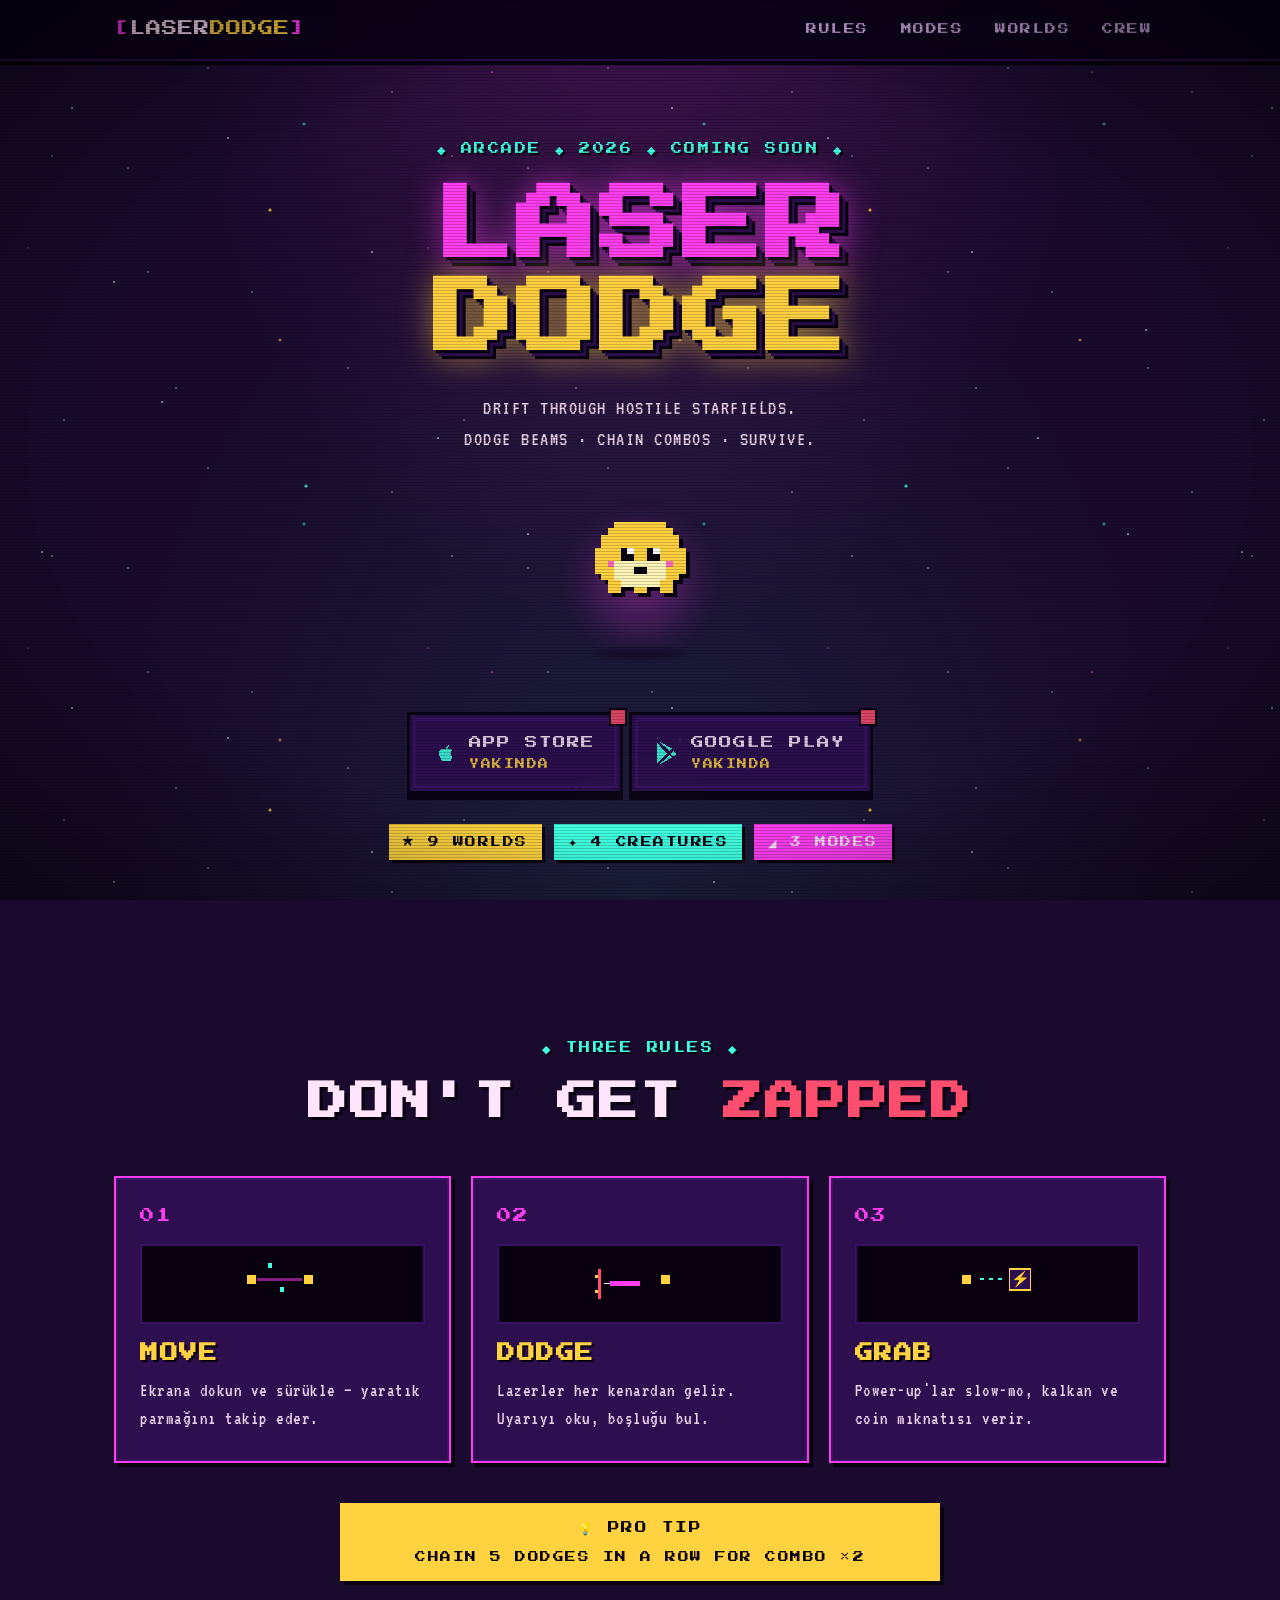
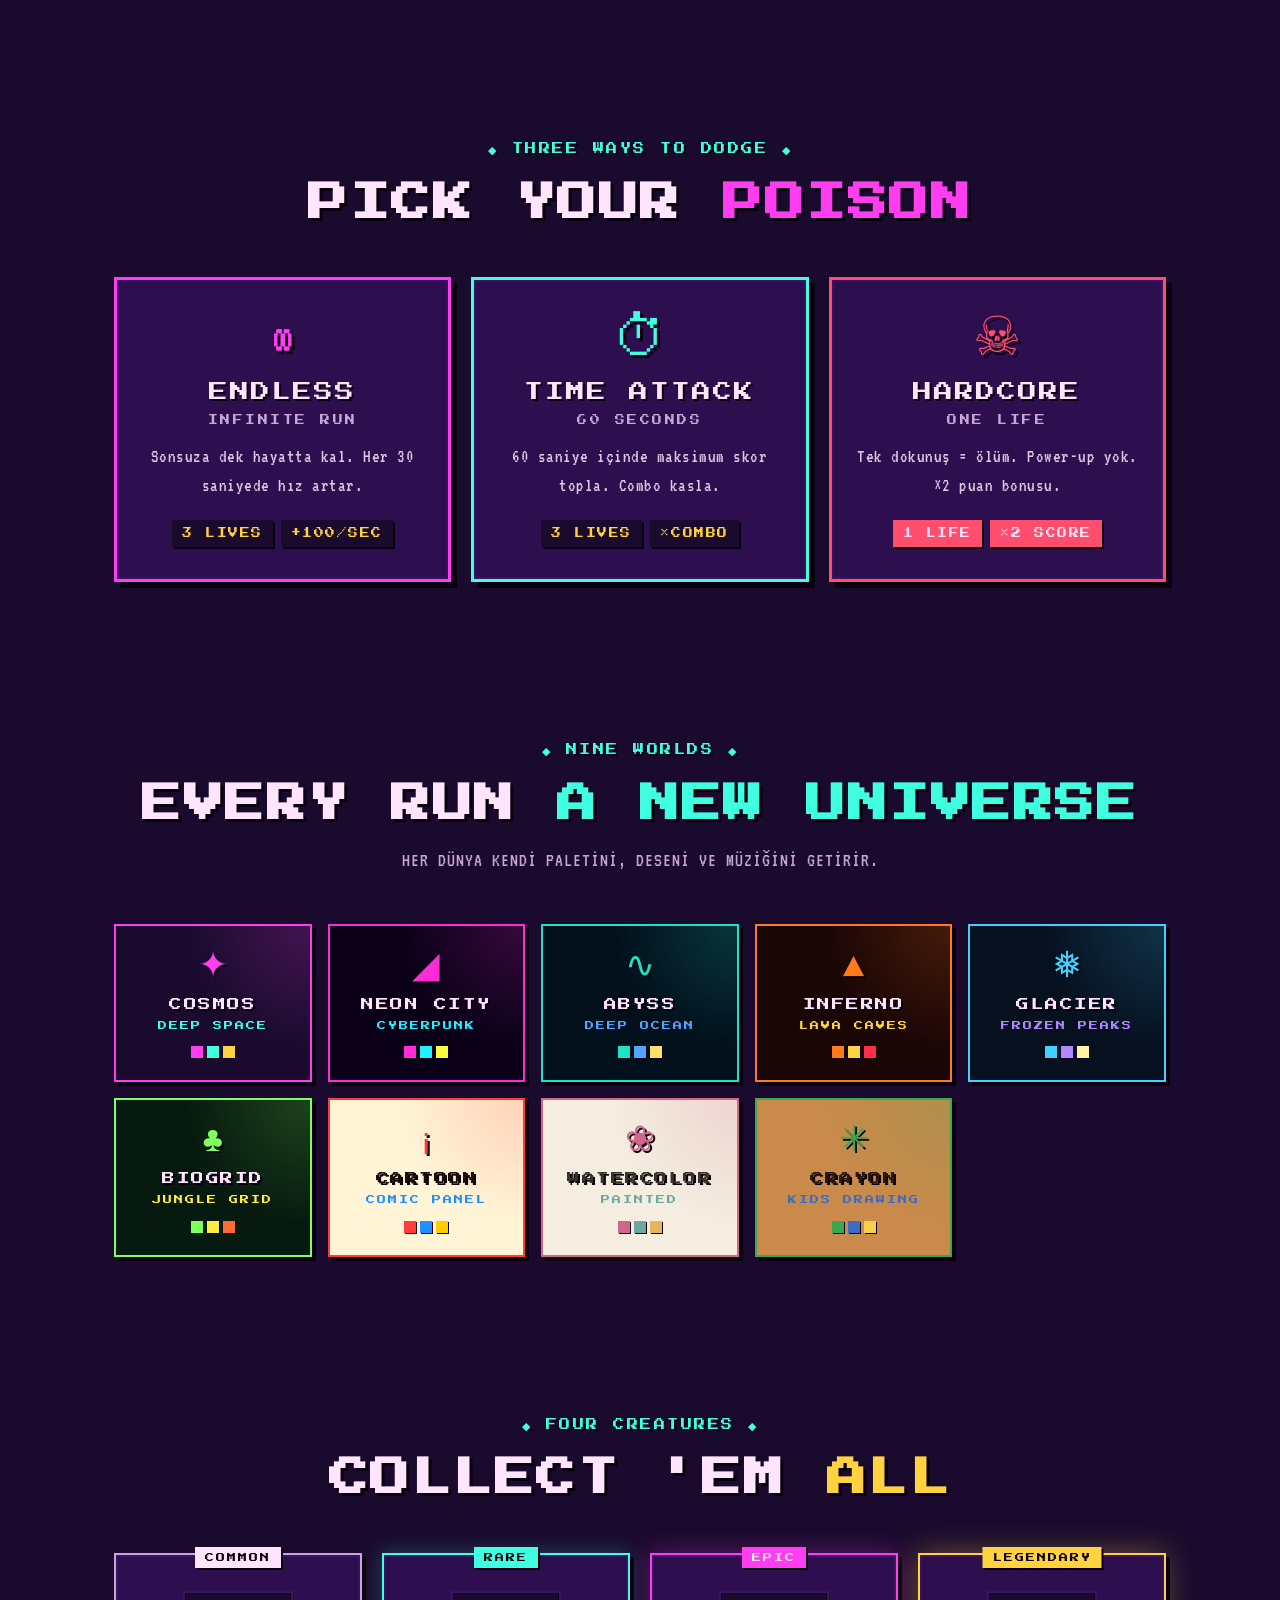
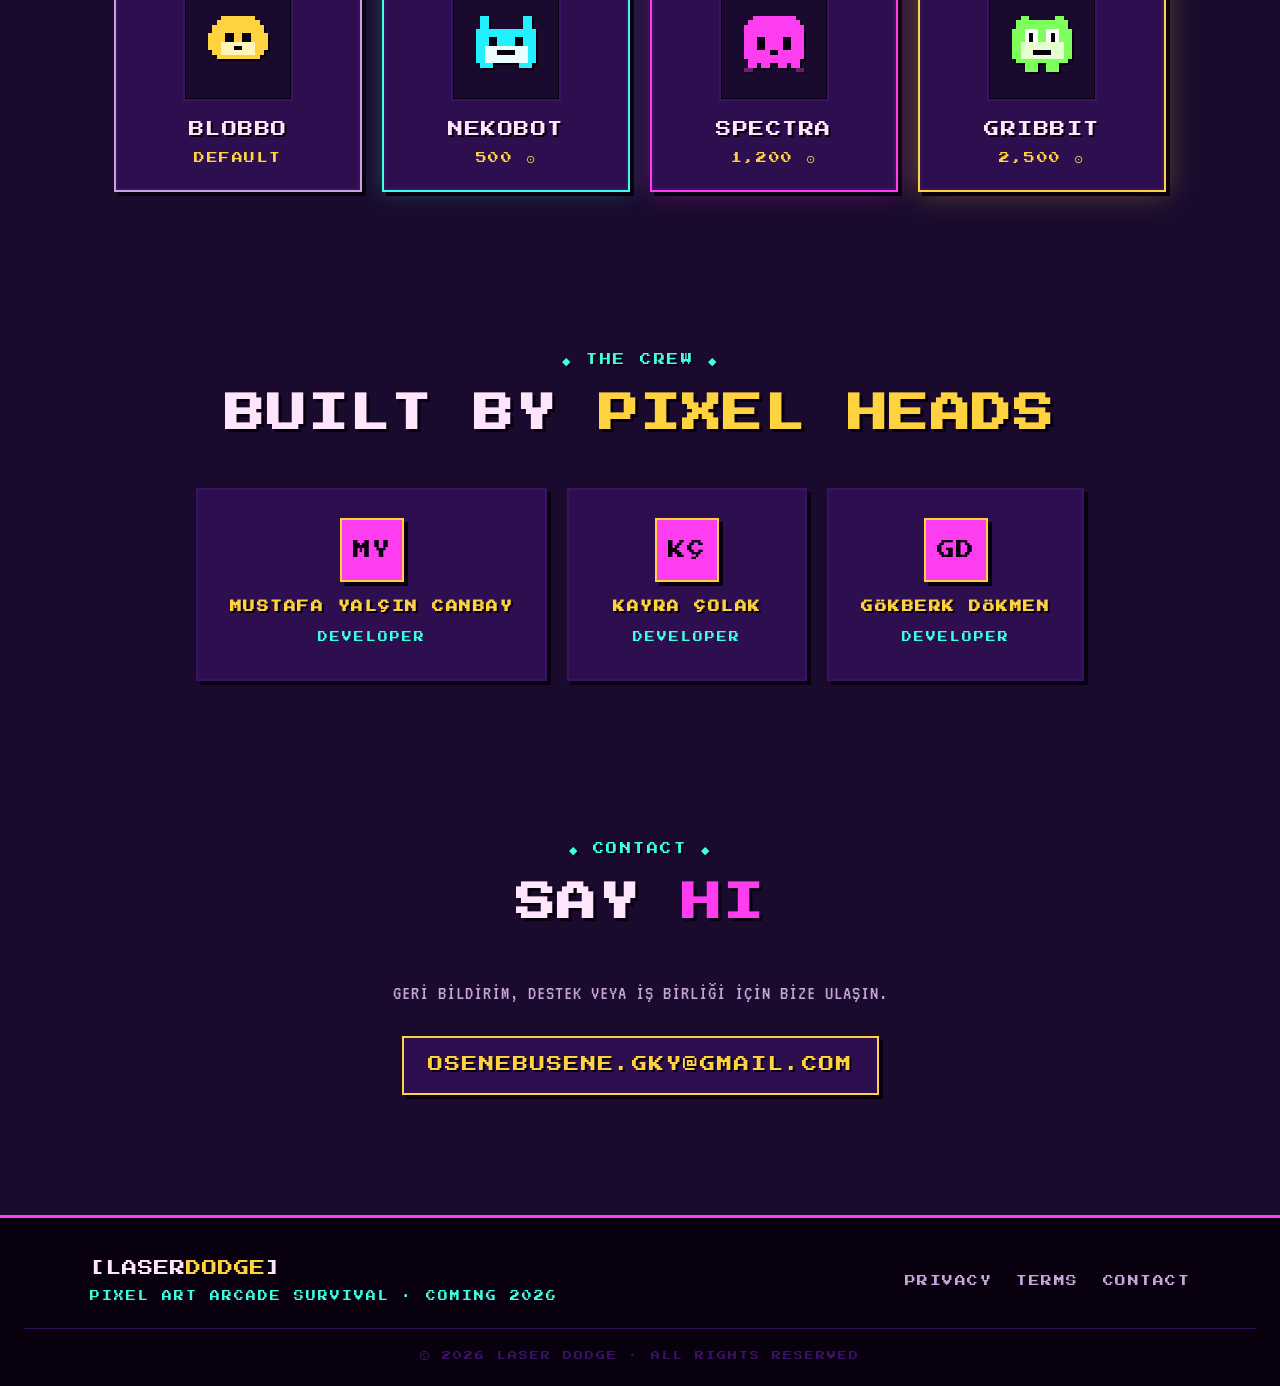
==== index.html @ b2509f6f "Initial Laser Dodge landing site with pixel-art arcade theme Bubblegum palette, CRT scanlines, Press" ====
<!DOCTYPE html>
<html lang="tr">
<head>
  <meta charset="UTF-8" />
  <meta name="viewport" content="width=device-width, initial-scale=1.0" />
  <title>Laser Dodge — Pixel Art Arcade Survival</title>
  <meta name="description" content="Sevimli pixel-art yaratıkla 4 yönden gelen lazerlerden kaç. 9 dünya, 4 karakter, 3 mod. Mobil arcade survival oyunu." />
  <link rel="preconnect" href="https://fonts.googleapis.com">
  <link rel="preconnect" href="https://fonts.gstatic.com" crossorigin>
  <link href="https://fonts.googleapis.com/css2?family=Press+Start+2P&family=VT323&display=swap" rel="stylesheet">
  <link rel="stylesheet" href="style.css" />
</head>
<body>

<div class="stars-bg"></div>
<div class="crt-overlay"></div>

<header>
  <nav>
    <a class="logo" href="#">
      <span class="bracket">[</span>LASER<span class="logo-accent">DODGE</span><span class="bracket">]</span>
    </a>
    <ul class="nav-links">
      <li><a href="#features">RULES</a></li>
      <li><a href="#modes">MODES</a></li>
      <li><a href="#worlds">WORLDS</a></li>
      <li><a href="#team">CREW</a></li>
    </ul>
  </nav>
</header>

<section class="hero">
  <div class="eyebrow">◆ ARCADE ◆ 2026 ◆ COMING SOON ◆</div>
  <h1 class="hero-title">
    <span class="title-line accent">LASER</span>
    <span class="title-line warn">DODGE</span>
  </h1>
  <p class="hero-tagline">DRIFT THROUGH HOSTILE STARFIELDS.<br/>DODGE BEAMS · CHAIN COMBOS · SURVIVE.</p>

  <div class="creature-stage">
    <div class="creature-glow"></div>
    <svg class="creature" viewBox="0 0 20 20" shape-rendering="crispEdges" aria-hidden="true">
      <!-- BLOBBO pixel creature -->
      <rect x="6" y="3" width="8" height="1" fill="#ffd23f"/>
      <rect x="5" y="4" width="10" height="1" fill="#ffd23f"/>
      <rect x="4" y="5" width="12" height="1" fill="#ffd23f"/>
      <rect x="4" y="6" width="12" height="6" fill="#ffd23f"/>
      <rect x="3" y="7" width="14" height="4" fill="#ffd23f"/>
      <rect x="5" y="12" width="10" height="1" fill="#ffd23f"/>
      <rect x="5" y="13" width="2" height="1" fill="#ffd23f"/>
      <rect x="9" y="13" width="2" height="1" fill="#ffd23f"/>
      <rect x="13" y="13" width="2" height="1" fill="#ffd23f"/>
      <!-- belly -->
      <rect x="6" y="9" width="8" height="3" fill="#fff5b8"/>
      <rect x="7" y="12" width="6" height="1" fill="#fff5b8"/>
      <!-- eyes -->
      <rect x="7" y="7" width="2" height="2" fill="#08000f"/>
      <rect x="11" y="7" width="2" height="2" fill="#08000f"/>
      <rect x="8" y="7" width="1" height="1" fill="#ffffff"/>
      <rect x="12" y="7" width="1" height="1" fill="#ffffff"/>
      <!-- mouth -->
      <rect x="9" y="10" width="2" height="1" fill="#08000f"/>
      <!-- cheeks -->
      <rect x="5" y="9" width="1" height="1" fill="#ff3df0" opacity="0.7"/>
      <rect x="14" y="9" width="1" height="1" fill="#ff3df0" opacity="0.7"/>
    </svg>
    <div class="creature-shadow"></div>
  </div>

  <div class="store-buttons">
    <div class="pixel-btn soon">
      <svg viewBox="0 0 24 24" fill="currentColor"><path d="M17.05 20.28c-.98.95-2.05.8-3.08.35-1.09-.46-2.09-.48-3.24 0-1.44.62-2.2.44-3.06-.35C2.79 15.25 3.51 7.7 9.05 7.42c1.29.07 2.18.74 2.98.8 1.13-.23 2.2-.93 3.43-.84 1.46.12 2.56.69 3.28 1.74-3 1.8-2.49 5.9.32 7.07-.65 1.71-1.52 3.4-2.01 4.09zM12.03 7.25c-.15-2.23 1.66-4.07 3.74-4.25.29 2.58-2.34 4.5-3.74 4.25z"/></svg>
      <span class="btn-text">APP STORE<small>YAKINDA</small></span>
    </div>
    <div class="pixel-btn soon">
      <svg viewBox="0 0 24 24" fill="currentColor"><path d="M3.18 23.76c.3.17.64.2.97.08l12.44-7.16-2.65-2.65-10.76 9.73zM.6 1.5C.23 1.88 0 2.46 0 3.2v17.6c0 .74.23 1.32.6 1.7l.09.08 9.86-9.86v-.23L.69 1.42.6 1.5zm19.68 10.1l-2.63-1.52-2.96 2.96 2.96 2.96 2.65-1.53c.76-.44.76-1.44-.02-1.87zM4.15.24L16.6 7.4l-2.65 2.65L3.18.32c-.34-.13-.7-.1-.97.08l-.06-.06L4.15.24z"/></svg>
      <span class="btn-text">GOOGLE PLAY<small>YAKINDA</small></span>
    </div>
  </div>

  <div class="hero-chips">
    <span class="chip chip-warn">★ 9 WORLDS</span>
    <span class="chip chip-cyan">✦ 4 CREATURES</span>
    <span class="chip chip-pink">◢ 3 MODES</span>
  </div>
</section>

<section class="rules" id="features">
  <div class="section-eyebrow">◆ THREE RULES ◆</div>
  <h2 class="section-title">DON'T GET <span class="danger">ZAPPED</span></h2>

  <div class="rules-grid">
    <div class="rule-card">
      <div class="rule-num">01</div>
      <div class="rule-art">
        <svg viewBox="0 0 60 40" shape-rendering="crispEdges">
          <rect x="6" y="14" width="6" height="6" fill="#ffd23f"/>
          <rect x="20" y="6" width="3" height="3" fill="#3fffe0"/>
          <rect x="28" y="22" width="3" height="3" fill="#3fffe0"/>
          <rect x="44" y="14" width="6" height="6" fill="#ffd23f"/>
          <rect x="13" y="16" width="30" height="2" fill="#ff3df0" opacity="0.5"/>
        </svg>
      </div>
      <h3>MOVE</h3>
      <p>Ekrana dokun ve sürükle — yaratık parmağını takip eder.</p>
    </div>

    <div class="rule-card">
      <div class="rule-num">02</div>
      <div class="rule-art">
        <svg viewBox="0 0 60 40" shape-rendering="crispEdges">
          <rect x="2" y="10" width="2" height="20" fill="#ff4d6d"/>
          <rect x="0" y="14" width="2" height="2" fill="#ffd23f"/>
          <rect x="0" y="24" width="2" height="2" fill="#ffd23f"/>
          <rect x="10" y="18" width="20" height="3" fill="#ff3df0"/>
          <rect x="6" y="19" width="4" height="1" fill="#ffffff"/>
          <rect x="44" y="14" width="6" height="6" fill="#ffd23f"/>
        </svg>
      </div>
      <h3>DODGE</h3>
      <p>Lazerler her kenardan gelir. Uyarıyı oku, boşluğu bul.</p>
    </div>

    <div class="rule-card">
      <div class="rule-num">03</div>
      <div class="rule-art">
        <svg viewBox="0 0 60 40" shape-rendering="crispEdges">
          <rect x="6" y="14" width="6" height="6" fill="#ffd23f"/>
          <rect x="18" y="16" width="3" height="1" fill="#3fffe0"/>
          <rect x="24" y="16" width="3" height="1" fill="#3fffe0"/>
          <rect x="30" y="16" width="3" height="1" fill="#3fffe0"/>
          <rect x="38" y="10" width="14" height="14" fill="#2d0e4f" stroke="#ffd23f" stroke-width="1"/>
          <text x="45" y="20" text-anchor="middle" fill="#ffd23f" font-family="monospace" font-size="10">⚡</text>
        </svg>
      </div>
      <h3>GRAB</h3>
      <p>Power-up'lar slow-mo, kalkan ve coin mıknatısı verir.</p>
    </div>
  </div>

  <div class="pro-tip">
    <span class="tip-label">💡 PRO TIP</span>
    <span class="tip-text">CHAIN 5 DODGES IN A ROW FOR COMBO ×2</span>
  </div>
</section>

<section class="modes" id="modes">
  <div class="section-eyebrow">◆ THREE WAYS TO DODGE ◆</div>
  <h2 class="section-title">PICK YOUR <span class="accent">POISON</span></h2>

  <div class="modes-grid">
    <div class="mode-card mode-endless">
      <div class="mode-icon">∞</div>
      <div class="mode-name">ENDLESS</div>
      <div class="mode-sub">INFINITE RUN</div>
      <p class="mode-rule">Sonsuza dek hayatta kal. Her 30 saniyede hız artar.</p>
      <div class="mode-meta">
        <span class="meta-chip">3 LIVES</span>
        <span class="meta-chip">+100/SEC</span>
      </div>
    </div>

    <div class="mode-card mode-time">
      <div class="mode-icon">⏱</div>
      <div class="mode-name">TIME ATTACK</div>
      <div class="mode-sub">60 SECONDS</div>
      <p class="mode-rule">60 saniye içinde maksimum skor topla. Combo kasla.</p>
      <div class="mode-meta">
        <span class="meta-chip">3 LIVES</span>
        <span class="meta-chip">×COMBO</span>
      </div>
    </div>

    <div class="mode-card mode-hardcore">
      <div class="mode-icon">☠</div>
      <div class="mode-name">HARDCORE</div>
      <div class="mode-sub">ONE LIFE</div>
      <p class="mode-rule">Tek dokunuş = ölüm. Power-up yok. ×2 puan bonusu.</p>
      <div class="mode-meta">
        <span class="meta-chip danger-chip">1 LIFE</span>
        <span class="meta-chip danger-chip">×2 SCORE</span>
      </div>
    </div>
  </div>
</section>

<section class="worlds" id="worlds">
  <div class="section-eyebrow">◆ NINE WORLDS ◆</div>
  <h2 class="section-title">EVERY RUN <span class="cyan">A NEW UNIVERSE</span></h2>
  <p class="section-sub">Her dünya kendi paletini, deseni ve müziğini getirir.</p>

  <div class="worlds-grid">
    <div class="world-tile" style="--w-bg:#1a0b2e;--w-bg2:#2d0e4f;--w-a:#ff3df0;--w-a2:#3fffe0">
      <div class="world-icon">✦</div>
      <div class="world-name">COSMOS</div>
      <div class="world-sub">DEEP SPACE</div>
      <div class="world-swatch">
        <span style="background:#ff3df0"></span>
        <span style="background:#3fffe0"></span>
        <span style="background:#ffd23f"></span>
      </div>
    </div>

    <div class="world-tile" style="--w-bg:#0a0118;--w-bg2:#1b0540;--w-a:#ff2bd6;--w-a2:#22f0ff">
      <div class="world-icon">◢</div>
      <div class="world-name">NEON CITY</div>
      <div class="world-sub">CYBERPUNK</div>
      <div class="world-swatch">
        <span style="background:#ff2bd6"></span>
        <span style="background:#22f0ff"></span>
        <span style="background:#fffb3b"></span>
      </div>
    </div>

    <div class="world-tile" style="--w-bg:#02101c;--w-bg2:#063048;--w-a:#1be3c6;--w-a2:#54a3ff">
      <div class="world-icon">∿</div>
      <div class="world-name">ABYSS</div>
      <div class="world-sub">DEEP OCEAN</div>
      <div class="world-swatch">
        <span style="background:#1be3c6"></span>
        <span style="background:#54a3ff"></span>
        <span style="background:#ffe066"></span>
      </div>
    </div>

    <div class="world-tile" style="--w-bg:#1b0606;--w-bg2:#3a0a10;--w-a:#ff7a18;--w-a2:#ffd23f">
      <div class="world-icon">▲</div>
      <div class="world-name">INFERNO</div>
      <div class="world-sub">LAVA CAVES</div>
      <div class="world-swatch">
        <span style="background:#ff7a18"></span>
        <span style="background:#ffd23f"></span>
        <span style="background:#ff2d4a"></span>
      </div>
    </div>

    <div class="world-tile" style="--w-bg:#06101f;--w-bg2:#0c1f3a;--w-a:#3fd1ff;--w-a2:#b388ff">
      <div class="world-icon">❅</div>
      <div class="world-name">GLACIER</div>
      <div class="world-sub">FROZEN PEAKS</div>
      <div class="world-swatch">
        <span style="background:#3fd1ff"></span>
        <span style="background:#b388ff"></span>
        <span style="background:#fff3a3"></span>
      </div>
    </div>

    <div class="world-tile" style="--w-bg:#071a0f;--w-bg2:#0f2d1a;--w-a:#7fff5c;--w-a2:#ffec3d">
      <div class="world-icon">♣</div>
      <div class="world-name">BIOGRID</div>
      <div class="world-sub">JUNGLE GRID</div>
      <div class="world-swatch">
        <span style="background:#7fff5c"></span>
        <span style="background:#ffec3d"></span>
        <span style="background:#ff6b35"></span>
      </div>
    </div>

    <div class="world-tile" style="--w-bg:#fff4d6;--w-bg2:#ffe48a;--w-a:#ff3b3b;--w-a2:#1e90ff;--w-ink:#1a0e08">
      <div class="world-icon">¡</div>
      <div class="world-name">CARTOON</div>
      <div class="world-sub">COMIC PANEL</div>
      <div class="world-swatch">
        <span style="background:#ff3b3b"></span>
        <span style="background:#1e90ff"></span>
        <span style="background:#ffcc00"></span>
      </div>
    </div>

    <div class="world-tile" style="--w-bg:#f4ede0;--w-bg2:#dfe7d6;--w-a:#d2658a;--w-a2:#6fa8a0;--w-ink:#3a3329">
      <div class="world-icon">❀</div>
      <div class="world-name">WATERCOLOR</div>
      <div class="world-sub">PAINTED</div>
      <div class="world-swatch">
        <span style="background:#d2658a"></span>
        <span style="background:#6fa8a0"></span>
        <span style="background:#e8b65a"></span>
      </div>
    </div>

    <div class="world-tile" style="--w-bg:#c98a4b;--w-bg2:#b87434;--w-a:#3aa84f;--w-a2:#3b6cc4;--w-ink:#2b1810">
      <div class="world-icon">✳</div>
      <div class="world-name">CRAYON</div>
      <div class="world-sub">KIDS DRAWING</div>
      <div class="world-swatch">
        <span style="background:#3aa84f"></span>
        <span style="background:#3b6cc4"></span>
        <span style="background:#f6d048"></span>
      </div>
    </div>
  </div>
</section>

<section class="creatures">
  <div class="section-eyebrow">◆ FOUR CREATURES ◆</div>
  <h2 class="section-title">COLLECT 'EM <span class="warn">ALL</span></h2>

  <div class="creatures-row">
    <div class="creature-card rarity-common">
      <div class="rarity-tag">COMMON</div>
      <div class="creature-art">
        <svg viewBox="0 0 20 20" shape-rendering="crispEdges">
          <rect x="6" y="3" width="8" height="1" fill="#ffd23f"/>
          <rect x="5" y="4" width="10" height="1" fill="#ffd23f"/>
          <rect x="4" y="5" width="12" height="7" fill="#ffd23f"/>
          <rect x="3" y="7" width="14" height="4" fill="#ffd23f"/>
          <rect x="5" y="12" width="10" height="1" fill="#ffd23f"/>
          <rect x="6" y="9" width="8" height="3" fill="#fff5b8"/>
          <rect x="7" y="7" width="2" height="2" fill="#08000f"/>
          <rect x="11" y="7" width="2" height="2" fill="#08000f"/>
          <rect x="9" y="10" width="2" height="1" fill="#08000f"/>
        </svg>
      </div>
      <div class="creature-name">BLOBBO</div>
      <div class="creature-cost">DEFAULT</div>
    </div>

    <div class="creature-card rarity-rare">
      <div class="rarity-tag">RARE</div>
      <div class="creature-art">
        <svg viewBox="0 0 20 20" shape-rendering="crispEdges">
          <rect x="4" y="3" width="2" height="3" fill="#22f0ff"/>
          <rect x="14" y="3" width="2" height="3" fill="#22f0ff"/>
          <rect x="3" y="6" width="14" height="8" fill="#22f0ff"/>
          <rect x="4" y="14" width="3" height="1" fill="#22f0ff"/>
          <rect x="13" y="14" width="3" height="1" fill="#22f0ff"/>
          <rect x="5" y="10" width="10" height="4" fill="#eafffd"/>
          <rect x="6" y="8" width="2" height="2" fill="#08000f"/>
          <rect x="12" y="8" width="2" height="2" fill="#08000f"/>
          <rect x="8" y="11" width="4" height="1" fill="#08000f"/>
        </svg>
      </div>
      <div class="creature-name">NEKOBOT</div>
      <div class="creature-cost">500 ⊙</div>
    </div>

    <div class="creature-card rarity-epic">
      <div class="rarity-tag">EPIC</div>
      <div class="creature-art">
        <svg viewBox="0 0 20 20" shape-rendering="crispEdges">
          <rect x="5" y="3" width="10" height="1" fill="#ff3df0"/>
          <rect x="4" y="4" width="12" height="10" fill="#ff3df0"/>
          <rect x="3" y="5" width="14" height="8" fill="#ff3df0"/>
          <rect x="4" y="14" width="2" height="1" fill="#ff3df0"/>
          <rect x="7" y="14" width="2" height="1" fill="#ff3df0"/>
          <rect x="11" y="14" width="2" height="1" fill="#ff3df0"/>
          <rect x="14" y="14" width="2" height="1" fill="#ff3df0"/>
          <rect x="3" y="15" width="2" height="1" fill="#ff3df0" opacity="0.4"/>
          <rect x="15" y="15" width="2" height="1" fill="#ff3df0" opacity="0.4"/>
          <rect x="6" y="8" width="2" height="3" fill="#08000f"/>
          <rect x="12" y="8" width="2" height="3" fill="#08000f"/>
          <rect x="9" y="11" width="2" height="1" fill="#08000f"/>
        </svg>
      </div>
      <div class="creature-name">SPECTRA</div>
      <div class="creature-cost">1,200 ⊙</div>
    </div>

    <div class="creature-card rarity-legendary">
      <div class="rarity-tag">LEGENDARY</div>
      <div class="creature-art">
        <svg viewBox="0 0 20 20" shape-rendering="crispEdges">
          <rect x="5" y="3" width="2" height="2" fill="#7fff5c"/>
          <rect x="13" y="3" width="2" height="2" fill="#7fff5c"/>
          <rect x="4" y="4" width="12" height="2" fill="#7fff5c"/>
          <rect x="3" y="6" width="14" height="7" fill="#7fff5c"/>
          <rect x="4" y="13" width="12" height="1" fill="#7fff5c"/>
          <rect x="6" y="14" width="3" height="2" fill="#7fff5c"/>
          <rect x="11" y="14" width="3" height="2" fill="#7fff5c"/>
          <rect x="5" y="9" width="10" height="4" fill="#e6ffd0"/>
          <rect x="6" y="6" width="3" height="3" fill="#ffffff"/>
          <rect x="11" y="6" width="3" height="3" fill="#ffffff"/>
          <rect x="7" y="7" width="1" height="2" fill="#08000f"/>
          <rect x="12" y="7" width="1" height="2" fill="#08000f"/>
          <rect x="8" y="11" width="4" height="1" fill="#08000f"/>
        </svg>
      </div>
      <div class="creature-name">GRIBBIT</div>
      <div class="creature-cost">2,500 ⊙</div>
    </div>
  </div>
</section>

<section class="team" id="team">
  <div class="section-eyebrow">◆ THE CREW ◆</div>
  <h2 class="section-title">BUILT BY <span class="warn">PIXEL HEADS</span></h2>

  <div class="team-grid">
    <div class="team-card">
      <div class="team-avatar">MY</div>
      <h4>MUSTAFA YALÇIN CANBAY</h4>
      <span>DEVELOPER</span>
    </div>
    <div class="team-card">
      <div class="team-avatar">KÇ</div>
      <h4>KAYRA ÇOLAK</h4>
      <span>DEVELOPER</span>
    </div>
    <div class="team-card">
      <div class="team-avatar">GD</div>
      <h4>GÖKBERK DÖKMEN</h4>
      <span>DEVELOPER</span>
    </div>
  </div>
</section>

<section class="contact" id="contact">
  <div class="section-eyebrow">◆ CONTACT ◆</div>
  <h2 class="section-title">SAY <span class="accent">HI</span></h2>
  <p>Geri bildirim, destek veya iş birliği için bize ulaşın.</p>
  <a href="mailto:osenebusene.gky@gmail.com" class="contact-email">OSENEBUSENE.GKY@GMAIL.COM</a>
</section>

<footer>
  <div class="footer-grid">
    <div class="footer-brand">
      <div class="footer-logo">[LASER<span>DODGE</span>]</div>
      <p>PIXEL ART ARCADE SURVIVAL · COMING 2026</p>
    </div>
    <div class="footer-links">
      <a href="privacy-policy.html">PRIVACY</a>
      <a href="terms-of-service.html">TERMS</a>
      <a href="mailto:osenebusene.gky@gmail.com">CONTACT</a>
    </div>
  </div>
  <div class="footer-bottom">© 2026 LASER DODGE · ALL RIGHTS RESERVED</div>
</footer>

</body>
</html>
---- style.css ----
/* ==========================================================================
   LASER DODGE — Landing Page Stylesheet
   Pixel-art arcade theme · Bubblegum palette
   ========================================================================== */

* {
  margin: 0;
  padding: 0;
  box-sizing: border-box;
}

:root {
  /* Bubblegum palette (Cosmos theme) */
  --bg: #1a0b2e;
  --bg2: #2d0e4f;
  --bg3: #3a1264;
  --ink: #ffe5fb;
  --ink-muted: #c7a5d9;
  --accent: #ff3df0;   /* hot pink */
  --accent2: #3fffe0;  /* cyan */
  --warn: #ffd23f;     /* yellow */
  --danger: #ff4d6d;   /* red */
  --shadow: #08000f;
  --shadow2: #150420;

  /* Fonts */
  --font-pixel: 'Press Start 2P', monospace;
  --font-mono: 'VT323', monospace;
}

html, body {
  background: var(--bg);
  color: var(--ink);
  font-family: var(--font-mono);
  font-size: 18px;
  line-height: 1.5;
  overflow-x: hidden;
  -webkit-font-smoothing: antialiased;
}

img, svg {
  image-rendering: pixelated;
  image-rendering: -moz-crisp-edges;
  shape-rendering: crispEdges;
}

a { color: inherit; text-decoration: none; }

/* ==========================================================================
   BACKGROUNDS & OVERLAYS
   ========================================================================== */

.stars-bg {
  position: fixed;
  inset: 0;
  z-index: 0;
  pointer-events: none;
  background:
    radial-gradient(ellipse at top, rgba(255, 61, 240, 0.15) 0%, transparent 50%),
    radial-gradient(ellipse at bottom, rgba(63, 255, 224, 0.08) 0%, transparent 60%),
    var(--bg);
}

.stars-bg::before,
.stars-bg::after {
  content: '';
  position: absolute;
  inset: 0;
  background-image:
    radial-gradient(1px 1px at 12% 18%, #fff 50%, transparent 100%),
    radial-gradient(1px 1px at 27% 67%, #fff 50%, transparent 100%),
    radial-gradient(1px 1px at 38% 23%, #ffe5fb 50%, transparent 100%),
    radial-gradient(2px 2px at 51% 81%, #3fffe0 50%, transparent 100%),
    radial-gradient(1px 1px at 62% 42%, #fff 50%, transparent 100%),
    radial-gradient(1px 1px at 73% 73%, #fff 50%, transparent 100%),
    radial-gradient(1px 1px at 82% 12%, #ff3df0 50%, transparent 100%),
    radial-gradient(1px 1px at 91% 55%, #fff 50%, transparent 100%),
    radial-gradient(1px 1px at 7% 92%, #fff 50%, transparent 100%),
    radial-gradient(2px 2px at 45% 35%, #ffd23f 50%, transparent 100%),
    radial-gradient(1px 1px at 19% 47%, #fff 50%, transparent 100%),
    radial-gradient(1px 1px at 88% 89%, #fff 50%, transparent 100%);
  background-size: 600px 600px;
  background-repeat: repeat;
  opacity: 0.85;
}

.stars-bg::after {
  background-size: 400px 400px;
  background-position: 100px 200px;
  opacity: 0.5;
  animation: stars-drift 60s linear infinite;
}

@keyframes stars-drift {
  from { background-position: 0 0; }
  to { background-position: 400px 400px; }
}

.crt-overlay {
  position: fixed;
  inset: 0;
  z-index: 999;
  pointer-events: none;
  background:
    repeating-linear-gradient(
      to bottom,
      transparent 0,
      transparent 2px,
      rgba(0, 0, 0, 0.18) 2px,
      rgba(0, 0, 0, 0.18) 3px
    ),
    radial-gradient(ellipse at center, transparent 60%, rgba(0, 0, 0, 0.55) 100%);
  mix-blend-mode: multiply;
}

.crt-overlay::after {
  content: '';
  position: absolute;
  inset: 0;
  background: linear-gradient(
    rgba(255, 61, 240, 0.02),
    rgba(63, 255, 224, 0.02)
  );
  mix-blend-mode: screen;
  animation: crt-flicker 4s steps(2) infinite;
}

@keyframes crt-flicker {
  0%, 100% { opacity: 1; }
  50% { opacity: 0.92; }
}

/* ==========================================================================
   HEADER / NAV
   ========================================================================== */

header {
  position: sticky;
  top: 0;
  z-index: 100;
  background: rgba(10, 1, 24, 0.92);
  backdrop-filter: blur(8px);
  -webkit-backdrop-filter: blur(8px);
  border-bottom: 2px solid var(--bg2);
  box-shadow: 0 4px 0 var(--shadow);
}

nav {
  max-width: 1100px;
  margin: 0 auto;
  padding: 16px 24px;
  display: flex;
  align-items: center;
  justify-content: space-between;
  gap: 24px;
}

.logo {
  font-family: var(--font-pixel);
  font-size: 0.85rem;
  color: var(--ink);
  letter-spacing: 1px;
  white-space: nowrap;
  text-shadow: 2px 2px 0 var(--shadow);
}

.logo .bracket {
  color: var(--accent);
}

.logo .logo-accent {
  color: var(--warn);
}

.nav-links {
  display: flex;
  list-style: none;
  gap: 4px;
}

.nav-links a {
  font-family: var(--font-pixel);
  font-size: 0.6rem;
  color: var(--ink-muted);
  letter-spacing: 1.5px;
  padding: 10px 12px;
  transition: color 0.15s, background 0.15s;
  border: 2px solid transparent;
}

.nav-links a:hover {
  color: var(--warn);
  background: var(--bg2);
  border-color: var(--accent);
}

/* ==========================================================================
   HERO
   ========================================================================== */

.hero {
  position: relative;
  z-index: 2;
  text-align: center;
  padding: 80px 24px 100px;
  max-width: 900px;
  margin: 0 auto;
}

.eyebrow {
  font-family: var(--font-pixel);
  font-size: 0.62rem;
  color: var(--accent2);
  letter-spacing: 2.5px;
  margin-bottom: 28px;
  text-shadow: 2px 2px 0 var(--shadow);
  animation: pulse 2.5s ease-in-out infinite;
}

@keyframes pulse {
  0%, 100% { opacity: 1; }
  50% { opacity: 0.7; }
}

.hero-title {
  font-family: var(--font-pixel);
  font-size: clamp(2.2rem, 8vw, 4.5rem);
  line-height: 1;
  letter-spacing: 2px;
  margin-bottom: 32px;
  display: flex;
  flex-direction: column;
  gap: 12px;
  align-items: center;
}

.title-line {
  display: inline-block;
  text-shadow:
    3px 3px 0 var(--shadow),
    6px 6px 0 var(--bg2),
    9px 9px 0 var(--shadow);
}

.title-line.accent {
  color: var(--accent);
  filter: drop-shadow(0 0 16px rgba(255, 61, 240, 0.5));
}

.title-line.warn {
  color: var(--warn);
  filter: drop-shadow(0 0 16px rgba(255, 210, 63, 0.5));
}

.hero-tagline {
  font-family: var(--font-mono);
  font-size: 1.15rem;
  color: var(--ink);
  letter-spacing: 1.5px;
  text-transform: uppercase;
  margin-bottom: 48px;
  opacity: 0.9;
}

/* Creature stage */
.creature-stage {
  position: relative;
  display: flex;
  flex-direction: column;
  align-items: center;
  margin: 0 auto 56px;
  width: 140px;
  height: 160px;
}

.creature-glow {
  position: absolute;
  top: 50%;
  left: 50%;
  transform: translate(-50%, -50%);
  width: 180px;
  height: 180px;
  background: radial-gradient(circle, var(--accent) 0%, transparent 60%);
  opacity: 0.35;
  filter: blur(8px);
  animation: glow-pulse 2.4s ease-in-out infinite;
}

@keyframes glow-pulse {
  0%, 100% { opacity: 0.25; transform: translate(-50%, -50%) scale(1); }
  50% { opacity: 0.5; transform: translate(-50%, -50%) scale(1.15); }
}

.creature {
  position: relative;
  width: 130px;
  height: 130px;
  z-index: 2;
  animation: bob 1.4s ease-in-out infinite;
  filter: drop-shadow(4px 4px 0 var(--shadow));
}

@keyframes bob {
  0%, 100% { transform: translateY(0); }
  50% { transform: translateY(-8px); }
}

.creature-shadow {
  position: absolute;
  bottom: 4px;
  left: 50%;
  transform: translateX(-50%);
  width: 90px;
  height: 8px;
  background: var(--shadow);
  border-radius: 50%;
  opacity: 0.5;
  filter: blur(3px);
  animation: shadow-pulse 1.4s ease-in-out infinite;
}

@keyframes shadow-pulse {
  0%, 100% { width: 90px; opacity: 0.5; }
  50% { width: 75px; opacity: 0.7; }
}

/* Store buttons */
.store-buttons {
  display: flex;
  gap: 18px;
  justify-content: center;
  flex-wrap: wrap;
  margin-bottom: 36px;
}

.pixel-btn {
  display: inline-flex;
  align-items: center;
  gap: 12px;
  font-family: var(--font-pixel);
  font-size: 0.7rem;
  letter-spacing: 1px;
  background: var(--bg2);
  color: var(--ink);
  padding: 16px 22px;
  cursor: not-allowed;
  border: none;
  box-shadow:
    inset 0 0 0 3px var(--bg3),
    0 0 0 3px var(--bg2),
    0 0 0 6px var(--shadow),
    0 6px 0 6px var(--shadow);
  text-decoration: none;
  position: relative;
  transition: transform 0.1s;
}

.pixel-btn svg {
  width: 22px;
  height: 22px;
  flex-shrink: 0;
  color: var(--accent2);
}

.btn-text {
  display: flex;
  flex-direction: column;
  align-items: flex-start;
  gap: 4px;
}

.btn-text small {
  font-size: 0.55rem;
  color: var(--warn);
  letter-spacing: 1.5px;
}

.pixel-btn.soon {
  opacity: 0.85;
}

.pixel-btn.soon::after {
  content: '';
  position: absolute;
  top: -8px;
  right: -8px;
  width: 14px;
  height: 14px;
  background: var(--danger);
  box-shadow: 0 0 0 2px var(--shadow);
  animation: ping 1.6s ease-in-out infinite;
}

@keyframes ping {
  0%, 100% { transform: scale(1); opacity: 1; }
  50% { transform: scale(1.3); opacity: 0.6; }
}

/* Hero chips */
.hero-chips {
  display: flex;
  gap: 12px;
  justify-content: center;
  flex-wrap: wrap;
}

.chip {
  font-family: var(--font-pixel);
  font-size: 0.6rem;
  letter-spacing: 1.5px;
  padding: 10px 14px;
  color: var(--shadow);
  box-shadow: 3px 3px 0 var(--shadow);
}

.chip-warn { background: var(--warn); }
.chip-cyan { background: var(--accent2); }
.chip-pink { background: var(--accent); color: var(--ink); }

/* ==========================================================================
   SECTION COMMON
   ========================================================================== */

section {
  position: relative;
  z-index: 2;
  padding: 80px 24px;
  max-width: 1100px;
  margin: 0 auto;
}

.section-eyebrow {
  font-family: var(--font-pixel);
  font-size: 0.62rem;
  color: var(--accent2);
  letter-spacing: 2.5px;
  text-align: center;
  margin-bottom: 20px;
  text-shadow: 2px 2px 0 var(--shadow);
}

.section-title {
  font-family: var(--font-pixel);
  font-size: clamp(1.4rem, 4vw, 2.2rem);
  text-align: center;
  letter-spacing: 1.5px;
  line-height: 1.3;
  margin-bottom: 48px;
  color: var(--ink);
  text-shadow: 3px 3px 0 var(--shadow);
}

.section-title .accent { color: var(--accent); }
.section-title .warn { color: var(--warn); }
.section-title .danger { color: var(--danger); }
.section-title .cyan { color: var(--accent2); }

.section-sub {
  text-align: center;
  font-family: var(--font-mono);
  font-size: 1.1rem;
  letter-spacing: 1px;
  text-transform: uppercase;
  color: var(--ink-muted);
  margin-top: -32px;
  margin-bottom: 48px;
}

/* ==========================================================================
   RULES SECTION
   ========================================================================== */

.rules-grid {
  display: grid;
  grid-template-columns: repeat(auto-fit, minmax(260px, 1fr));
  gap: 20px;
  margin-bottom: 40px;
}

.rule-card {
  background: var(--bg2);
  padding: 28px 24px;
  position: relative;
  box-shadow:
    inset 0 0 0 2px var(--bg3),
    4px 4px 0 var(--shadow);
  border: 2px solid var(--accent);
}

.rule-num {
  font-family: var(--font-pixel);
  font-size: 0.8rem;
  color: var(--accent);
  letter-spacing: 2px;
  margin-bottom: 16px;
}

.rule-art {
  width: 100%;
  height: 80px;
  background: var(--shadow);
  margin-bottom: 16px;
  padding: 8px;
  display: flex;
  align-items: center;
  justify-content: center;
  border: 2px solid var(--bg3);
}

.rule-art svg {
  width: 100%;
  height: 100%;
}

.rule-card h3 {
  font-family: var(--font-pixel);
  font-size: 1rem;
  letter-spacing: 1.5px;
  color: var(--warn);
  margin-bottom: 10px;
  text-shadow: 2px 2px 0 var(--shadow);
}

.rule-card p {
  font-family: var(--font-mono);
  font-size: 1.05rem;
  letter-spacing: 0.5px;
  color: var(--ink);
  opacity: 0.9;
}

.pro-tip {
  display: flex;
  align-items: center;
  gap: 12px;
  justify-content: center;
  flex-wrap: wrap;
  background: var(--warn);
  color: var(--shadow);
  padding: 16px 24px;
  box-shadow: 4px 4px 0 var(--shadow);
  margin: 0 auto;
  max-width: 600px;
}

.tip-label {
  font-family: var(--font-pixel);
  font-size: 0.65rem;
  letter-spacing: 1.5px;
}

.tip-text {
  font-family: var(--font-pixel);
  font-size: 0.6rem;
  letter-spacing: 1.5px;
}

/* ==========================================================================
   MODES SECTION
   ========================================================================== */

.modes-grid {
  display: grid;
  grid-template-columns: repeat(auto-fit, minmax(280px, 1fr));
  gap: 20px;
}

.mode-card {
  background: var(--bg2);
  padding: 32px 24px;
  text-align: center;
  position: relative;
  box-shadow:
    inset 0 0 0 2px var(--bg3),
    6px 6px 0 var(--shadow);
  transition: transform 0.15s;
}

.mode-card:hover {
  transform: translate(-2px, -2px);
  box-shadow:
    inset 0 0 0 2px var(--bg3),
    8px 8px 0 var(--shadow);
}

.mode-endless { border: 3px solid var(--accent); }
.mode-time { border: 3px solid var(--accent2); }
.mode-hardcore { border: 3px solid var(--danger); }

.mode-icon {
  font-size: 3rem;
  line-height: 1;
  margin-bottom: 12px;
  filter: drop-shadow(3px 3px 0 var(--shadow));
}

.mode-endless .mode-icon { color: var(--accent); }
.mode-time .mode-icon { color: var(--accent2); }
.mode-hardcore .mode-icon { color: var(--danger); }

.mode-name {
  font-family: var(--font-pixel);
  font-size: 1.05rem;
  letter-spacing: 2px;
  color: var(--ink);
  margin-bottom: 6px;
  text-shadow: 2px 2px 0 var(--shadow);
}

.mode-sub {
  font-family: var(--font-pixel);
  font-size: 0.55rem;
  letter-spacing: 2.5px;
  color: var(--ink-muted);
  margin-bottom: 16px;
}

.mode-rule {
  font-family: var(--font-mono);
  font-size: 1.05rem;
  letter-spacing: 0.5px;
  color: var(--ink);
  opacity: 0.85;
  margin-bottom: 20px;
  min-height: 56px;
}

.mode-meta {
  display: flex;
  gap: 8px;
  justify-content: center;
  flex-wrap: wrap;
}

.meta-chip {
  font-family: var(--font-pixel);
  font-size: 0.55rem;
  letter-spacing: 1.5px;
  background: var(--bg);
  color: var(--warn);
  padding: 6px 10px;
  box-shadow: 2px 2px 0 var(--shadow);
}

.danger-chip {
  background: var(--danger);
  color: var(--ink);
}

/* ==========================================================================
   WORLDS SECTION
   ========================================================================== */

.worlds-grid {
  display: grid;
  grid-template-columns: repeat(auto-fit, minmax(180px, 1fr));
  gap: 16px;
}

.world-tile {
  background: var(--w-bg);
  padding: 22px 18px;
  text-align: center;
  border: 2px solid var(--w-a, var(--accent));
  box-shadow: 4px 4px 0 var(--shadow);
  position: relative;
  overflow: hidden;
  cursor: pointer;
  transition: transform 0.15s;
  --w-ink: var(--ink);
}

.world-tile:hover {
  transform: translate(-2px, -2px);
  box-shadow: 6px 6px 0 var(--shadow);
}

.world-tile::before {
  content: '';
  position: absolute;
  inset: 0;
  background:
    radial-gradient(circle at top right, var(--w-a) 0%, transparent 50%);
  opacity: 0.18;
  pointer-events: none;
}

.world-icon {
  font-size: 2rem;
  line-height: 1;
  margin-bottom: 12px;
  color: var(--w-a);
  filter: drop-shadow(2px 2px 0 var(--shadow));
  position: relative;
}

.world-name {
  font-family: var(--font-pixel);
  font-size: 0.7rem;
  letter-spacing: 1.5px;
  color: var(--w-ink);
  margin-bottom: 4px;
  position: relative;
  text-shadow: 2px 2px 0 var(--shadow);
}

.world-sub {
  font-family: var(--font-pixel);
  font-size: 0.5rem;
  letter-spacing: 2px;
  color: var(--w-a2, var(--accent2));
  margin-bottom: 14px;
  position: relative;
}

.world-swatch {
  display: flex;
  gap: 4px;
  justify-content: center;
  position: relative;
}

.world-swatch span {
  width: 12px;
  height: 12px;
  display: inline-block;
  box-shadow: 1px 1px 0 var(--shadow);
}

/* ==========================================================================
   CREATURES SECTION
   ========================================================================== */

.creatures-row {
  display: grid;
  grid-template-columns: repeat(auto-fit, minmax(200px, 1fr));
  gap: 20px;
}

.creature-card {
  background: var(--bg2);
  padding: 24px 20px;
  text-align: center;
  position: relative;
  box-shadow:
    inset 0 0 0 2px var(--bg3),
    4px 4px 0 var(--shadow);
}

.rarity-tag {
  position: absolute;
  top: -8px;
  left: 50%;
  transform: translateX(-50%);
  font-family: var(--font-pixel);
  font-size: 0.5rem;
  letter-spacing: 2px;
  padding: 4px 10px;
  box-shadow: 2px 2px 0 var(--shadow);
  color: var(--shadow);
  white-space: nowrap;
}

.rarity-common .rarity-tag { background: var(--ink); }
.rarity-common { border: 2px solid var(--ink-muted); }

.rarity-rare .rarity-tag { background: var(--accent2); }
.rarity-rare { border: 2px solid var(--accent2); box-shadow: inset 0 0 0 2px var(--bg3), 4px 4px 0 var(--shadow), 0 0 20px rgba(63, 255, 224, 0.25); }

.rarity-epic .rarity-tag { background: var(--accent); color: var(--ink); }
.rarity-epic { border: 2px solid var(--accent); box-shadow: inset 0 0 0 2px var(--bg3), 4px 4px 0 var(--shadow), 0 0 24px rgba(255, 61, 240, 0.3); }

.rarity-legendary .rarity-tag { background: var(--warn); }
.rarity-legendary { border: 2px solid var(--warn); box-shadow: inset 0 0 0 2px var(--bg3), 4px 4px 0 var(--shadow), 0 0 28px rgba(255, 210, 63, 0.35); }

.creature-art {
  width: 110px;
  height: 110px;
  margin: 12px auto 18px;
  background: var(--bg);
  padding: 10px;
  border: 2px solid var(--bg3);
  box-shadow: inset 0 0 0 1px var(--shadow);
}

.creature-art svg {
  width: 100%;
  height: 100%;
  filter: drop-shadow(2px 2px 0 var(--shadow));
}

.creature-name {
  font-family: var(--font-pixel);
  font-size: 0.85rem;
  letter-spacing: 1.5px;
  color: var(--ink);
  margin-bottom: 8px;
  text-shadow: 2px 2px 0 var(--shadow);
}

.creature-cost {
  font-family: var(--font-pixel);
  font-size: 0.6rem;
  letter-spacing: 1.5px;
  color: var(--warn);
}

/* ==========================================================================
   TEAM SECTION
   ========================================================================== */

.team-grid {
  display: flex;
  gap: 20px;
  justify-content: center;
  flex-wrap: wrap;
}

.team-card {
  background: var(--bg2);
  padding: 28px 32px;
  min-width: 240px;
  text-align: center;
  border: 2px solid var(--bg3);
  box-shadow: 4px 4px 0 var(--shadow);
}

.team-avatar {
  width: 64px;
  height: 64px;
  background: var(--accent);
  color: var(--shadow);
  margin: 0 auto 16px;
  display: flex;
  align-items: center;
  justify-content: center;
  font-family: var(--font-pixel);
  font-size: 1rem;
  letter-spacing: 1px;
  box-shadow:
    inset 0 0 0 2px var(--warn),
    4px 4px 0 var(--shadow);
}

.team-card h4 {
  font-family: var(--font-pixel);
  font-size: 0.65rem;
  letter-spacing: 1.5px;
  color: var(--warn);
  margin-bottom: 8px;
  text-shadow: 2px 2px 0 var(--shadow);
}

.team-card span {
  font-family: var(--font-pixel);
  font-size: 0.55rem;
  letter-spacing: 2px;
  color: var(--accent2);
}

/* ==========================================================================
   CONTACT
   ========================================================================== */

.contact {
  text-align: center;
}

.contact p {
  font-family: var(--font-mono);
  font-size: 1.15rem;
  letter-spacing: 1px;
  text-transform: uppercase;
  color: var(--ink-muted);
  margin-bottom: 28px;
}

.contact-email {
  display: inline-block;
  font-family: var(--font-pixel);
  font-size: 0.85rem;
  letter-spacing: 2px;
  color: var(--warn);
  padding: 16px 24px;
  background: var(--bg2);
  border: 2px solid var(--warn);
  box-shadow: 4px 4px 0 var(--shadow);
  text-shadow: 2px 2px 0 var(--shadow);
  transition: transform 0.15s, color 0.15s;
}

.contact-email:hover {
  transform: translate(-2px, -2px);
  color: var(--accent);
  box-shadow: 6px 6px 0 var(--shadow);
}

/* ==========================================================================
   FOOTER
   ========================================================================== */

footer {
  position: relative;
  z-index: 2;
  background: var(--shadow);
  border-top: 3px solid var(--accent);
  padding: 40px 24px 24px;
  margin-top: 40px;
}

.footer-grid {
  max-width: 1100px;
  margin: 0 auto 24px;
  display: flex;
  justify-content: space-between;
  align-items: center;
  gap: 24px;
  flex-wrap: wrap;
}

.footer-logo {
  font-family: var(--font-pixel);
  font-size: 0.85rem;
  color: var(--ink);
  letter-spacing: 1px;
  margin-bottom: 8px;
}

.footer-logo span { color: var(--warn); }

.footer-brand p {
  font-family: var(--font-pixel);
  font-size: 0.55rem;
  letter-spacing: 2px;
  color: var(--accent2);
}

.footer-links {
  display: flex;
  gap: 24px;
  flex-wrap: wrap;
}

.footer-links a {
  font-family: var(--font-pixel);
  font-size: 0.6rem;
  color: var(--ink-muted);
  letter-spacing: 1.5px;
  transition: color 0.15s;
}

.footer-links a:hover {
  color: var(--accent);
}

.footer-bottom {
  text-align: center;
  font-family: var(--font-pixel);
  font-size: 0.5rem;
  color: var(--bg3);
  letter-spacing: 2px;
  padding-top: 20px;
  border-top: 1px solid var(--bg2);
}

/* ==========================================================================
   LEGAL PAGES
   ========================================================================== */

.legal {
  position: relative;
  z-index: 2;
  max-width: 760px;
  margin: 0 auto;
  padding: 48px 24px 80px;
}

.legal h1 {
  font-family: var(--font-pixel);
  font-size: 1.6rem;
  letter-spacing: 2px;
  color: var(--warn);
  margin-bottom: 12px;
  text-shadow: 3px 3px 0 var(--shadow);
}

.legal .last-updated {
  font-family: var(--font-pixel);
  font-size: 0.55rem;
  color: var(--accent2);
  letter-spacing: 1.5px;
  margin-bottom: 32px;
  padding-bottom: 20px;
  border-bottom: 2px solid var(--bg2);
}

.legal h2 {
  font-family: var(--font-pixel);
  font-size: 0.85rem;
  letter-spacing: 1.5px;
  color: var(--accent);
  margin: 32px 0 14px;
  text-shadow: 2px 2px 0 var(--shadow);
}

.legal p, .legal li {
  font-family: var(--font-mono);
  font-size: 1.1rem;
  letter-spacing: 0.5px;
  color: var(--ink);
  opacity: 0.9;
  margin-bottom: 10px;
}

.legal ul, .legal ol {
  padding-left: 22px;
  margin-bottom: 12px;
}

.legal a {
  color: var(--accent2);
  text-decoration: underline;
}

.legal a:hover { color: var(--warn); }

.legal .highlight-box {
  background: var(--bg2);
  border-left: 4px solid var(--warn);
  padding: 16px 20px;
  margin: 20px 0;
  box-shadow: 3px 3px 0 var(--shadow);
}

.legal .highlight-box p {
  margin: 0;
  color: var(--warn);
  font-family: var(--font-mono);
  font-size: 1.1rem;
}

/* ==========================================================================
   RESPONSIVE
   ========================================================================== */

@media (max-width: 720px) {
  body { font-size: 16px; }

  nav { padding: 12px 16px; gap: 12px; }
  .nav-links { display: none; }
  .logo { font-size: 0.72rem; }

  .hero { padding: 48px 20px 64px; }
  .hero-tagline { font-size: 0.95rem; margin-bottom: 36px; }

  section { padding: 56px 20px; }
  .section-title { margin-bottom: 36px; }

  .pixel-btn { font-size: 0.62rem; padding: 14px 18px; }

  .footer-grid { flex-direction: column; text-align: center; }
  .footer-links { justify-content: center; }
}

@media (max-width: 480px) {
  .title-line { text-shadow: 2px 2px 0 var(--shadow), 4px 4px 0 var(--bg2); }
  .creature-stage { width: 110px; height: 130px; }
  .creature { width: 100px; height: 100px; }
  .store-buttons { gap: 12px; }
  .hero-chips { gap: 8px; }
  .chip { font-size: 0.5rem; padding: 8px 10px; }
}
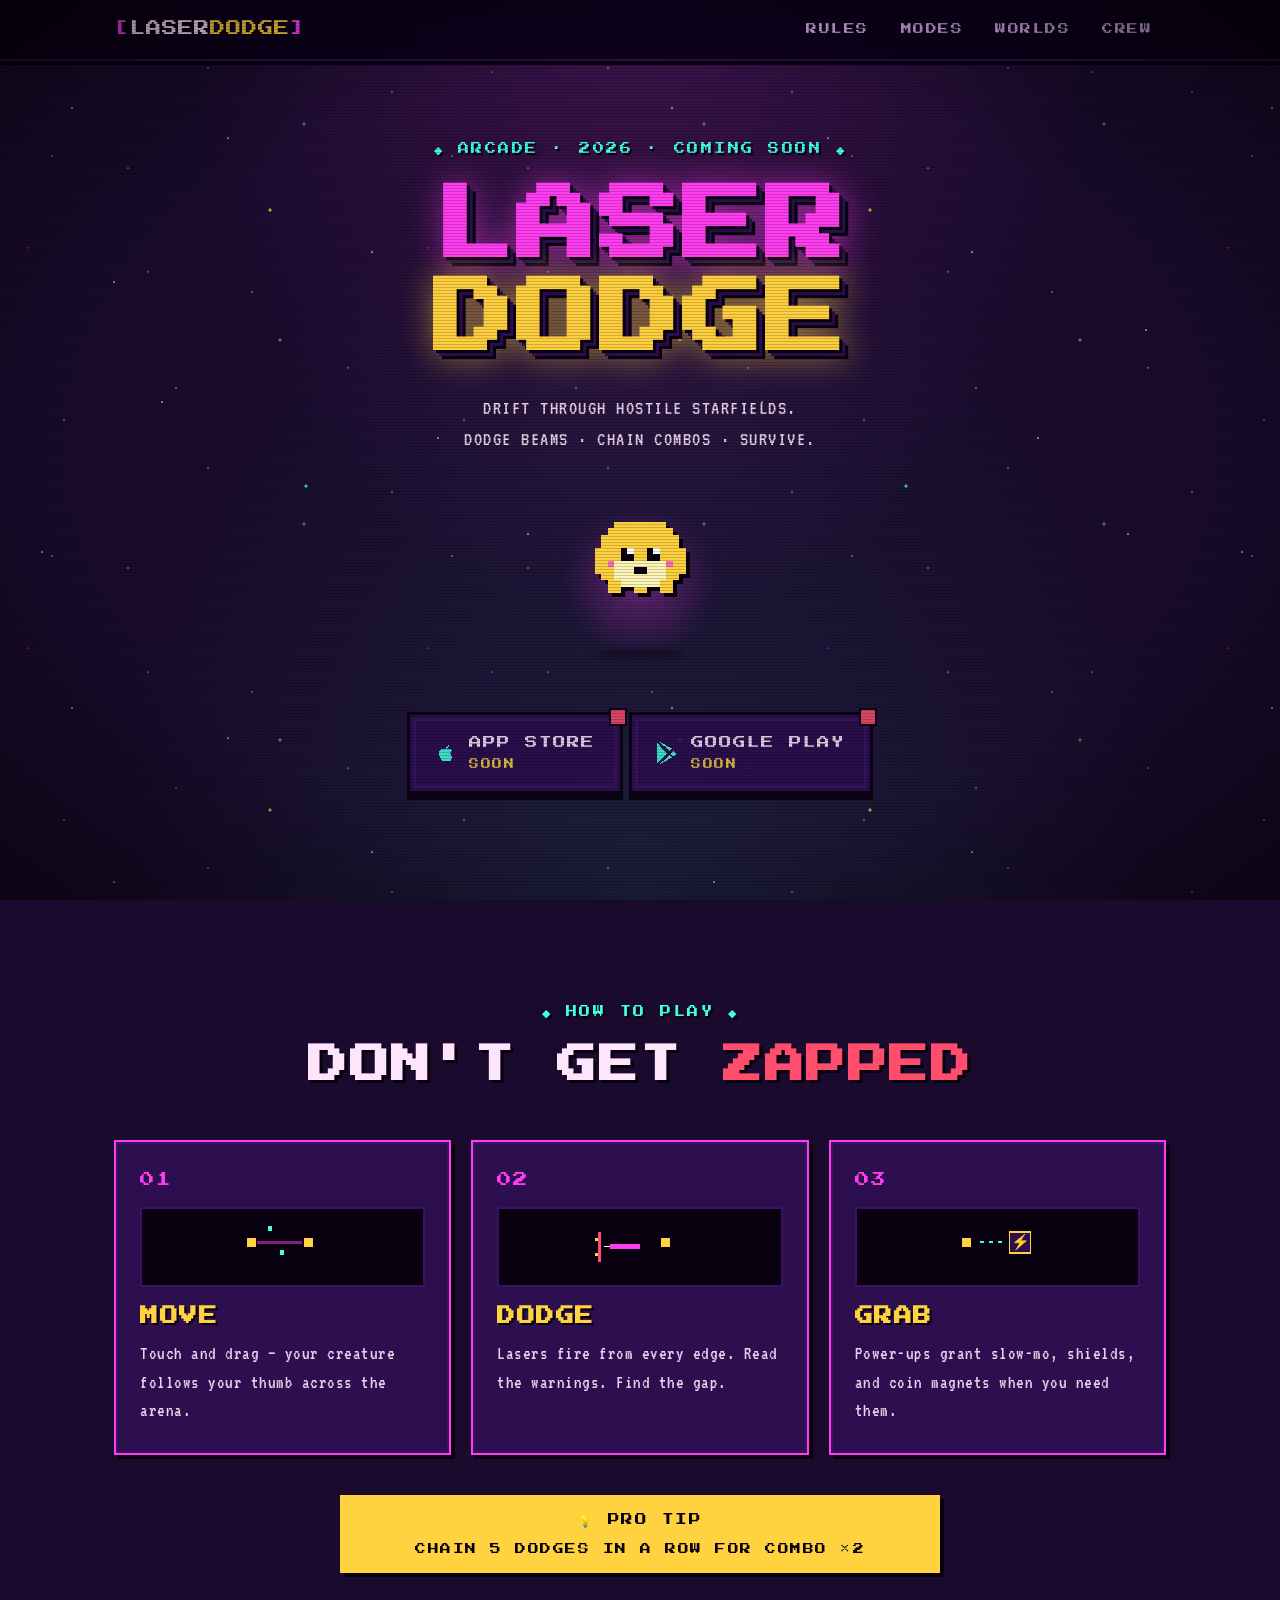
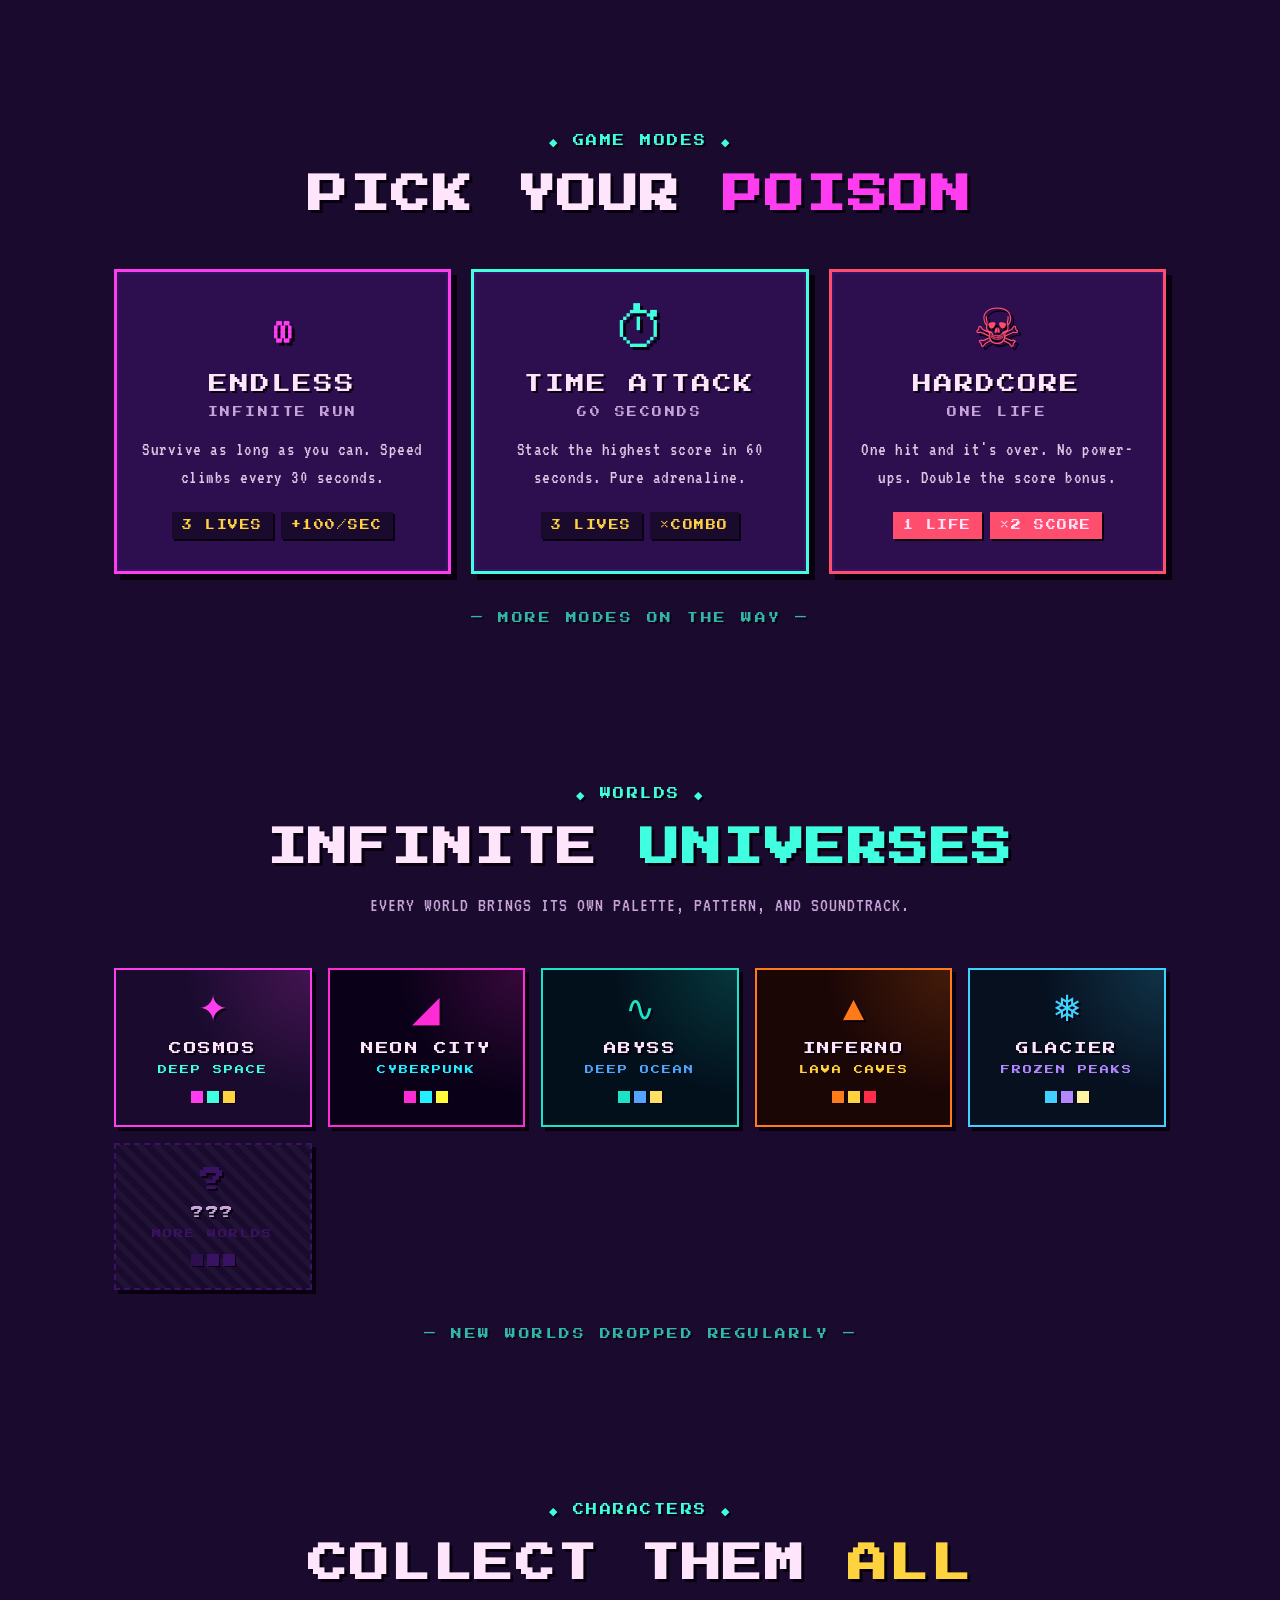
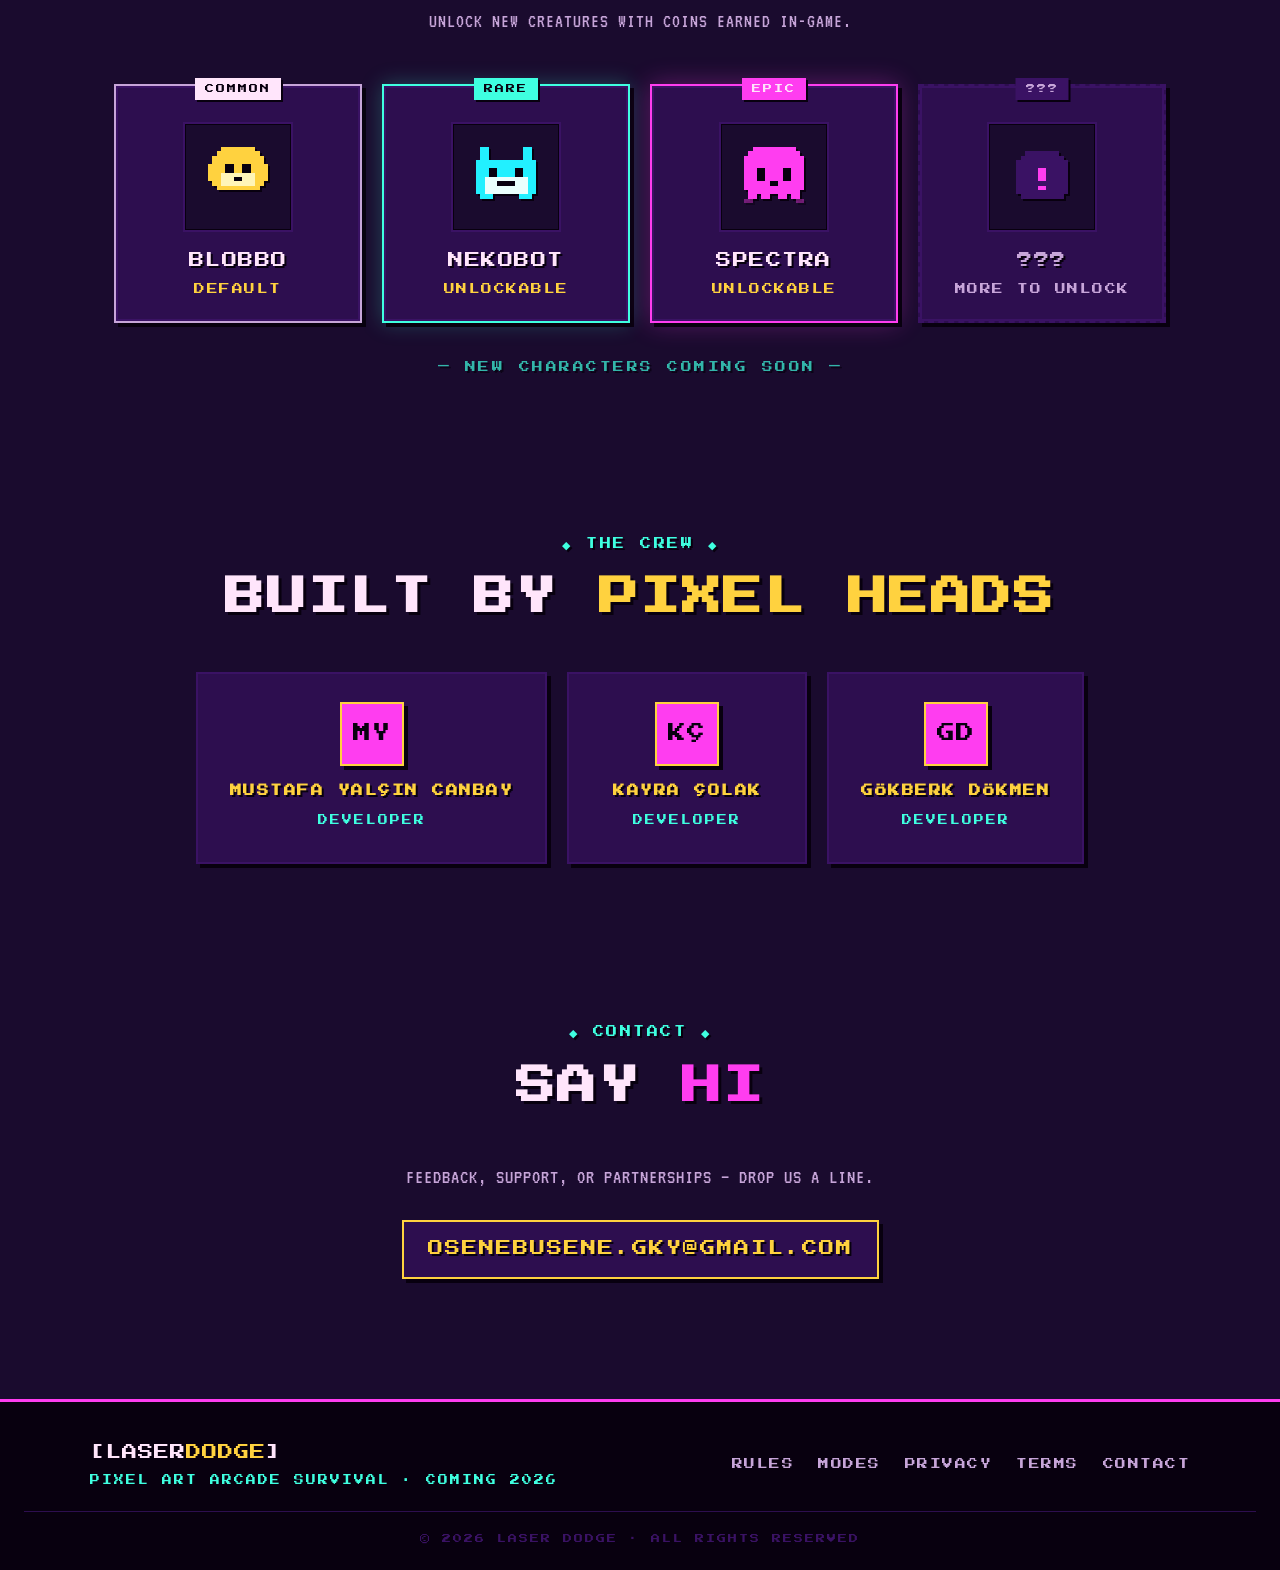
==== commit 2554eef7: "Switch site to English, remove fixed counts, simplify legal pages - All copy translated to English -" ====
--- a/index.html
+++ b/index.html
@@ -1,10 +1,10 @@
 <!DOCTYPE html>
-<html lang="tr">
+<html lang="en">
 <head>
   <meta charset="UTF-8" />
   <meta name="viewport" content="width=device-width, initial-scale=1.0" />
   <title>Laser Dodge — Pixel Art Arcade Survival</title>
-  <meta name="description" content="Sevimli pixel-art yaratıkla 4 yönden gelen lazerlerden kaç. 9 dünya, 4 karakter, 3 mod. Mobil arcade survival oyunu." />
+  <meta name="description" content="Dodge lasers from every edge as a tiny pixel-art creature. Endless arcade survival on mobile." />
   <link rel="preconnect" href="https://fonts.googleapis.com">
   <link rel="preconnect" href="https://fonts.gstatic.com" crossorigin>
   <link href="https://fonts.googleapis.com/css2?family=Press+Start+2P&family=VT323&display=swap" rel="stylesheet">
@@ -21,16 +21,16 @@
       <span class="bracket">[</span>LASER<span class="logo-accent">DODGE</span><span class="bracket">]</span>
     </a>
     <ul class="nav-links">
-      <li><a href="#features">RULES</a></li>
+      <li><a href="#rules">RULES</a></li>
       <li><a href="#modes">MODES</a></li>
       <li><a href="#worlds">WORLDS</a></li>
-      <li><a href="#team">CREW</a></li>
+      <li><a href="#crew">CREW</a></li>
     </ul>
   </nav>
 </header>
 
 <section class="hero">
-  <div class="eyebrow">◆ ARCADE ◆ 2026 ◆ COMING SOON ◆</div>
+  <div class="eyebrow">◆ ARCADE · 2026 · COMING SOON ◆</div>
   <h1 class="hero-title">
     <span class="title-line accent">LASER</span>
     <span class="title-line warn">DODGE</span>
@@ -40,7 +40,6 @@
   <div class="creature-stage">
     <div class="creature-glow"></div>
     <svg class="creature" viewBox="0 0 20 20" shape-rendering="crispEdges" aria-hidden="true">
-      <!-- BLOBBO pixel creature -->
       <rect x="6" y="3" width="8" height="1" fill="#ffd23f"/>
       <rect x="5" y="4" width="10" height="1" fill="#ffd23f"/>
       <rect x="4" y="5" width="12" height="1" fill="#ffd23f"/>
@@ -50,17 +49,13 @@
       <rect x="5" y="13" width="2" height="1" fill="#ffd23f"/>
       <rect x="9" y="13" width="2" height="1" fill="#ffd23f"/>
       <rect x="13" y="13" width="2" height="1" fill="#ffd23f"/>
-      <!-- belly -->
       <rect x="6" y="9" width="8" height="3" fill="#fff5b8"/>
       <rect x="7" y="12" width="6" height="1" fill="#fff5b8"/>
-      <!-- eyes -->
       <rect x="7" y="7" width="2" height="2" fill="#08000f"/>
       <rect x="11" y="7" width="2" height="2" fill="#08000f"/>
       <rect x="8" y="7" width="1" height="1" fill="#ffffff"/>
       <rect x="12" y="7" width="1" height="1" fill="#ffffff"/>
-      <!-- mouth -->
       <rect x="9" y="10" width="2" height="1" fill="#08000f"/>
-      <!-- cheeks -->
       <rect x="5" y="9" width="1" height="1" fill="#ff3df0" opacity="0.7"/>
       <rect x="14" y="9" width="1" height="1" fill="#ff3df0" opacity="0.7"/>
     </svg>
@@ -70,23 +65,17 @@
   <div class="store-buttons">
     <div class="pixel-btn soon">
       <svg viewBox="0 0 24 24" fill="currentColor"><path d="M17.05 20.28c-.98.95-2.05.8-3.08.35-1.09-.46-2.09-.48-3.24 0-1.44.62-2.2.44-3.06-.35C2.79 15.25 3.51 7.7 9.05 7.42c1.29.07 2.18.74 2.98.8 1.13-.23 2.2-.93 3.43-.84 1.46.12 2.56.69 3.28 1.74-3 1.8-2.49 5.9.32 7.07-.65 1.71-1.52 3.4-2.01 4.09zM12.03 7.25c-.15-2.23 1.66-4.07 3.74-4.25.29 2.58-2.34 4.5-3.74 4.25z"/></svg>
-      <span class="btn-text">APP STORE<small>YAKINDA</small></span>
+      <span class="btn-text">APP STORE<small>SOON</small></span>
     </div>
     <div class="pixel-btn soon">
       <svg viewBox="0 0 24 24" fill="currentColor"><path d="M3.18 23.76c.3.17.64.2.97.08l12.44-7.16-2.65-2.65-10.76 9.73zM.6 1.5C.23 1.88 0 2.46 0 3.2v17.6c0 .74.23 1.32.6 1.7l.09.08 9.86-9.86v-.23L.69 1.42.6 1.5zm19.68 10.1l-2.63-1.52-2.96 2.96 2.96 2.96 2.65-1.53c.76-.44.76-1.44-.02-1.87zM4.15.24L16.6 7.4l-2.65 2.65L3.18.32c-.34-.13-.7-.1-.97.08l-.06-.06L4.15.24z"/></svg>
-      <span class="btn-text">GOOGLE PLAY<small>YAKINDA</small></span>
-    </div>
-  </div>
-
-  <div class="hero-chips">
-    <span class="chip chip-warn">★ 9 WORLDS</span>
-    <span class="chip chip-cyan">✦ 4 CREATURES</span>
-    <span class="chip chip-pink">◢ 3 MODES</span>
-  </div>
-</section>
-
-<section class="rules" id="features">
-  <div class="section-eyebrow">◆ THREE RULES ◆</div>
+      <span class="btn-text">GOOGLE PLAY<small>SOON</small></span>
+    </div>
+  </div>
+</section>
+
+<section class="rules" id="rules">
+  <div class="section-eyebrow">◆ HOW TO PLAY ◆</div>
   <h2 class="section-title">DON'T GET <span class="danger">ZAPPED</span></h2>
 
   <div class="rules-grid">
@@ -102,7 +91,7 @@
         </svg>
       </div>
       <h3>MOVE</h3>
-      <p>Ekrana dokun ve sürükle — yaratık parmağını takip eder.</p>
+      <p>Touch and drag — your creature follows your thumb across the arena.</p>
     </div>
 
     <div class="rule-card">
@@ -118,7 +107,7 @@
         </svg>
       </div>
       <h3>DODGE</h3>
-      <p>Lazerler her kenardan gelir. Uyarıyı oku, boşluğu bul.</p>
+      <p>Lasers fire from every edge. Read the warnings. Find the gap.</p>
     </div>
 
     <div class="rule-card">
@@ -134,7 +123,7 @@
         </svg>
       </div>
       <h3>GRAB</h3>
-      <p>Power-up'lar slow-mo, kalkan ve coin mıknatısı verir.</p>
+      <p>Power-ups grant slow-mo, shields, and coin magnets when you need them.</p>
     </div>
   </div>
 
@@ -145,7 +134,7 @@
 </section>
 
 <section class="modes" id="modes">
-  <div class="section-eyebrow">◆ THREE WAYS TO DODGE ◆</div>
+  <div class="section-eyebrow">◆ GAME MODES ◆</div>
   <h2 class="section-title">PICK YOUR <span class="accent">POISON</span></h2>
 
   <div class="modes-grid">
@@ -153,7 +142,7 @@
       <div class="mode-icon">∞</div>
       <div class="mode-name">ENDLESS</div>
       <div class="mode-sub">INFINITE RUN</div>
-      <p class="mode-rule">Sonsuza dek hayatta kal. Her 30 saniyede hız artar.</p>
+      <p class="mode-rule">Survive as long as you can. Speed climbs every 30 seconds.</p>
       <div class="mode-meta">
         <span class="meta-chip">3 LIVES</span>
         <span class="meta-chip">+100/SEC</span>
@@ -164,7 +153,7 @@
       <div class="mode-icon">⏱</div>
       <div class="mode-name">TIME ATTACK</div>
       <div class="mode-sub">60 SECONDS</div>
-      <p class="mode-rule">60 saniye içinde maksimum skor topla. Combo kasla.</p>
+      <p class="mode-rule">Stack the highest score in 60 seconds. Pure adrenaline.</p>
       <div class="mode-meta">
         <span class="meta-chip">3 LIVES</span>
         <span class="meta-chip">×COMBO</span>
@@ -175,19 +164,21 @@
       <div class="mode-icon">☠</div>
       <div class="mode-name">HARDCORE</div>
       <div class="mode-sub">ONE LIFE</div>
-      <p class="mode-rule">Tek dokunuş = ölüm. Power-up yok. ×2 puan bonusu.</p>
+      <p class="mode-rule">One hit and it's over. No power-ups. Double the score bonus.</p>
       <div class="mode-meta">
         <span class="meta-chip danger-chip">1 LIFE</span>
         <span class="meta-chip danger-chip">×2 SCORE</span>
       </div>
     </div>
   </div>
+
+  <p class="more-coming">— MORE MODES ON THE WAY —</p>
 </section>
 
 <section class="worlds" id="worlds">
-  <div class="section-eyebrow">◆ NINE WORLDS ◆</div>
-  <h2 class="section-title">EVERY RUN <span class="cyan">A NEW UNIVERSE</span></h2>
-  <p class="section-sub">Her dünya kendi paletini, deseni ve müziğini getirir.</p>
+  <div class="section-eyebrow">◆ WORLDS ◆</div>
+  <h2 class="section-title">INFINITE <span class="cyan">UNIVERSES</span></h2>
+  <p class="section-sub">Every world brings its own palette, pattern, and soundtrack.</p>
 
   <div class="worlds-grid">
     <div class="world-tile" style="--w-bg:#1a0b2e;--w-bg2:#2d0e4f;--w-a:#ff3df0;--w-a2:#3fffe0">
@@ -245,55 +236,25 @@
       </div>
     </div>
 
-    <div class="world-tile" style="--w-bg:#071a0f;--w-bg2:#0f2d1a;--w-a:#7fff5c;--w-a2:#ffec3d">
-      <div class="world-icon">♣</div>
-      <div class="world-name">BIOGRID</div>
-      <div class="world-sub">JUNGLE GRID</div>
-      <div class="world-swatch">
-        <span style="background:#7fff5c"></span>
-        <span style="background:#ffec3d"></span>
-        <span style="background:#ff6b35"></span>
-      </div>
-    </div>
-
-    <div class="world-tile" style="--w-bg:#fff4d6;--w-bg2:#ffe48a;--w-a:#ff3b3b;--w-a2:#1e90ff;--w-ink:#1a0e08">
-      <div class="world-icon">¡</div>
-      <div class="world-name">CARTOON</div>
-      <div class="world-sub">COMIC PANEL</div>
-      <div class="world-swatch">
-        <span style="background:#ff3b3b"></span>
-        <span style="background:#1e90ff"></span>
-        <span style="background:#ffcc00"></span>
-      </div>
-    </div>
-
-    <div class="world-tile" style="--w-bg:#f4ede0;--w-bg2:#dfe7d6;--w-a:#d2658a;--w-a2:#6fa8a0;--w-ink:#3a3329">
-      <div class="world-icon">❀</div>
-      <div class="world-name">WATERCOLOR</div>
-      <div class="world-sub">PAINTED</div>
-      <div class="world-swatch">
-        <span style="background:#d2658a"></span>
-        <span style="background:#6fa8a0"></span>
-        <span style="background:#e8b65a"></span>
-      </div>
-    </div>
-
-    <div class="world-tile" style="--w-bg:#c98a4b;--w-bg2:#b87434;--w-a:#3aa84f;--w-a2:#3b6cc4;--w-ink:#2b1810">
-      <div class="world-icon">✳</div>
-      <div class="world-name">CRAYON</div>
-      <div class="world-sub">KIDS DRAWING</div>
-      <div class="world-swatch">
-        <span style="background:#3aa84f"></span>
-        <span style="background:#3b6cc4"></span>
-        <span style="background:#f6d048"></span>
-      </div>
-    </div>
-  </div>
+    <div class="world-tile world-mystery">
+      <div class="world-icon">?</div>
+      <div class="world-name">???</div>
+      <div class="world-sub">MORE WORLDS</div>
+      <div class="world-swatch">
+        <span style="background:#2d0e4f"></span>
+        <span style="background:#3a1264"></span>
+        <span style="background:#3a1264"></span>
+      </div>
+    </div>
+  </div>
+
+  <p class="more-coming">— NEW WORLDS DROPPED REGULARLY —</p>
 </section>
 
 <section class="creatures">
-  <div class="section-eyebrow">◆ FOUR CREATURES ◆</div>
-  <h2 class="section-title">COLLECT 'EM <span class="warn">ALL</span></h2>
+  <div class="section-eyebrow">◆ CHARACTERS ◆</div>
+  <h2 class="section-title">COLLECT THEM <span class="warn">ALL</span></h2>
+  <p class="section-sub">Unlock new creatures with coins earned in-game.</p>
 
   <div class="creatures-row">
     <div class="creature-card rarity-common">
@@ -331,7 +292,7 @@
         </svg>
       </div>
       <div class="creature-name">NEKOBOT</div>
-      <div class="creature-cost">500 ⊙</div>
+      <div class="creature-cost">UNLOCKABLE</div>
     </div>
 
     <div class="creature-card rarity-epic">
@@ -353,35 +314,30 @@
         </svg>
       </div>
       <div class="creature-name">SPECTRA</div>
-      <div class="creature-cost">1,200 ⊙</div>
-    </div>
-
-    <div class="creature-card rarity-legendary">
-      <div class="rarity-tag">LEGENDARY</div>
+      <div class="creature-cost">UNLOCKABLE</div>
+    </div>
+
+    <div class="creature-card creature-mystery">
+      <div class="rarity-tag">???</div>
       <div class="creature-art">
         <svg viewBox="0 0 20 20" shape-rendering="crispEdges">
-          <rect x="5" y="3" width="2" height="2" fill="#7fff5c"/>
-          <rect x="13" y="3" width="2" height="2" fill="#7fff5c"/>
-          <rect x="4" y="4" width="12" height="2" fill="#7fff5c"/>
-          <rect x="3" y="6" width="14" height="7" fill="#7fff5c"/>
-          <rect x="4" y="13" width="12" height="1" fill="#7fff5c"/>
-          <rect x="6" y="14" width="3" height="2" fill="#7fff5c"/>
-          <rect x="11" y="14" width="3" height="2" fill="#7fff5c"/>
-          <rect x="5" y="9" width="10" height="4" fill="#e6ffd0"/>
-          <rect x="6" y="6" width="3" height="3" fill="#ffffff"/>
-          <rect x="11" y="6" width="3" height="3" fill="#ffffff"/>
-          <rect x="7" y="7" width="1" height="2" fill="#08000f"/>
-          <rect x="12" y="7" width="1" height="2" fill="#08000f"/>
-          <rect x="8" y="11" width="4" height="1" fill="#08000f"/>
-        </svg>
-      </div>
-      <div class="creature-name">GRIBBIT</div>
-      <div class="creature-cost">2,500 ⊙</div>
-    </div>
-  </div>
-</section>
-
-<section class="team" id="team">
+          <rect x="6" y="4" width="8" height="1" fill="#3a1264"/>
+          <rect x="5" y="5" width="10" height="1" fill="#3a1264"/>
+          <rect x="4" y="6" width="12" height="8" fill="#3a1264"/>
+          <rect x="5" y="14" width="10" height="1" fill="#3a1264"/>
+          <rect x="9" y="8" width="2" height="3" fill="#ff3df0"/>
+          <rect x="9" y="12" width="2" height="1" fill="#ff3df0"/>
+        </svg>
+      </div>
+      <div class="creature-name">??? </div>
+      <div class="creature-cost">MORE TO UNLOCK</div>
+    </div>
+  </div>
+
+  <p class="more-coming">— NEW CHARACTERS COMING SOON —</p>
+</section>
+
+<section class="team" id="crew">
   <div class="section-eyebrow">◆ THE CREW ◆</div>
   <h2 class="section-title">BUILT BY <span class="warn">PIXEL HEADS</span></h2>
 
@@ -407,7 +363,7 @@
 <section class="contact" id="contact">
   <div class="section-eyebrow">◆ CONTACT ◆</div>
   <h2 class="section-title">SAY <span class="accent">HI</span></h2>
-  <p>Geri bildirim, destek veya iş birliği için bize ulaşın.</p>
+  <p>Feedback, support, or partnerships — drop us a line.</p>
   <a href="mailto:osenebusene.gky@gmail.com" class="contact-email">OSENEBUSENE.GKY@GMAIL.COM</a>
 </section>
 
@@ -418,6 +374,8 @@
       <p>PIXEL ART ARCADE SURVIVAL · COMING 2026</p>
     </div>
     <div class="footer-links">
+      <a href="#rules">RULES</a>
+      <a href="#modes">MODES</a>
       <a href="privacy-policy.html">PRIVACY</a>
       <a href="terms-of-service.html">TERMS</a>
       <a href="mailto:osenebusene.gky@gmail.com">CONTACT</a>
--- a/style.css
+++ b/style.css
@@ -727,6 +727,63 @@
   box-shadow: 1px 1px 0 var(--shadow);
 }
 
+.world-mystery {
+  background: var(--bg);
+  border: 2px dashed var(--bg3);
+  --w-a: var(--ink-muted);
+  --w-a2: var(--bg3);
+  --w-ink: var(--ink-muted);
+}
+
+.world-mystery::before {
+  background: repeating-linear-gradient(
+    45deg,
+    transparent 0,
+    transparent 6px,
+    rgba(255, 255, 255, 0.03) 6px,
+    rgba(255, 255, 255, 0.03) 12px
+  );
+  opacity: 1;
+}
+
+.world-mystery .world-icon {
+  color: var(--bg3);
+  font-family: var(--font-pixel);
+  font-size: 1.4rem;
+}
+
+.world-mystery:hover {
+  transform: none;
+  box-shadow: 4px 4px 0 var(--shadow);
+  cursor: default;
+}
+
+.creature-mystery {
+  border: 2px dashed var(--bg3);
+  box-shadow: inset 0 0 0 2px var(--bg3), 4px 4px 0 var(--shadow);
+}
+
+.creature-mystery .rarity-tag {
+  background: var(--bg3);
+  color: var(--ink-muted);
+}
+
+.creature-mystery .creature-name,
+.creature-mystery .creature-cost {
+  color: var(--ink-muted);
+}
+
+.more-coming {
+  text-align: center;
+  font-family: var(--font-pixel);
+  font-size: 0.6rem;
+  letter-spacing: 2.5px;
+  color: var(--accent2);
+  margin-top: 36px;
+  opacity: 0.7;
+  text-shadow: 2px 2px 0 var(--shadow);
+}
+
 /* ==========================================================================
    CREATURES SECTION
    ========================================================================== */
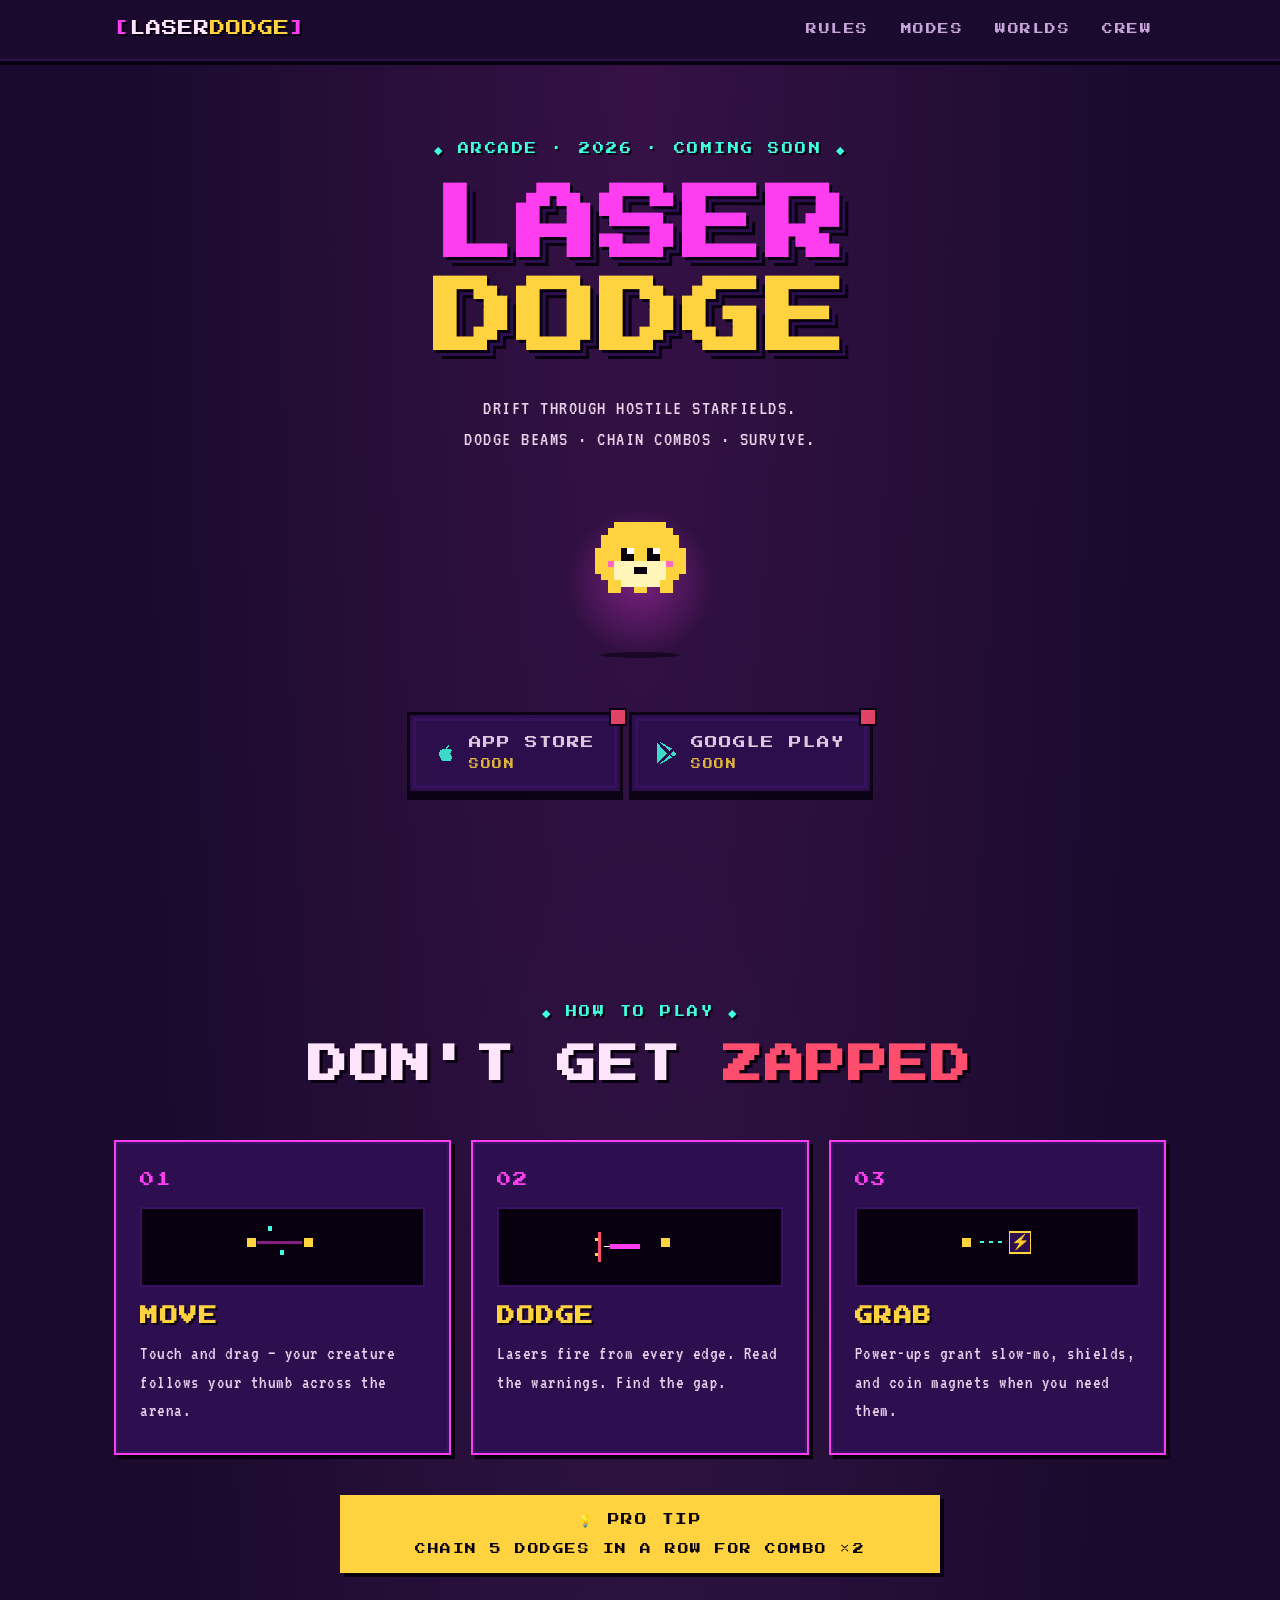
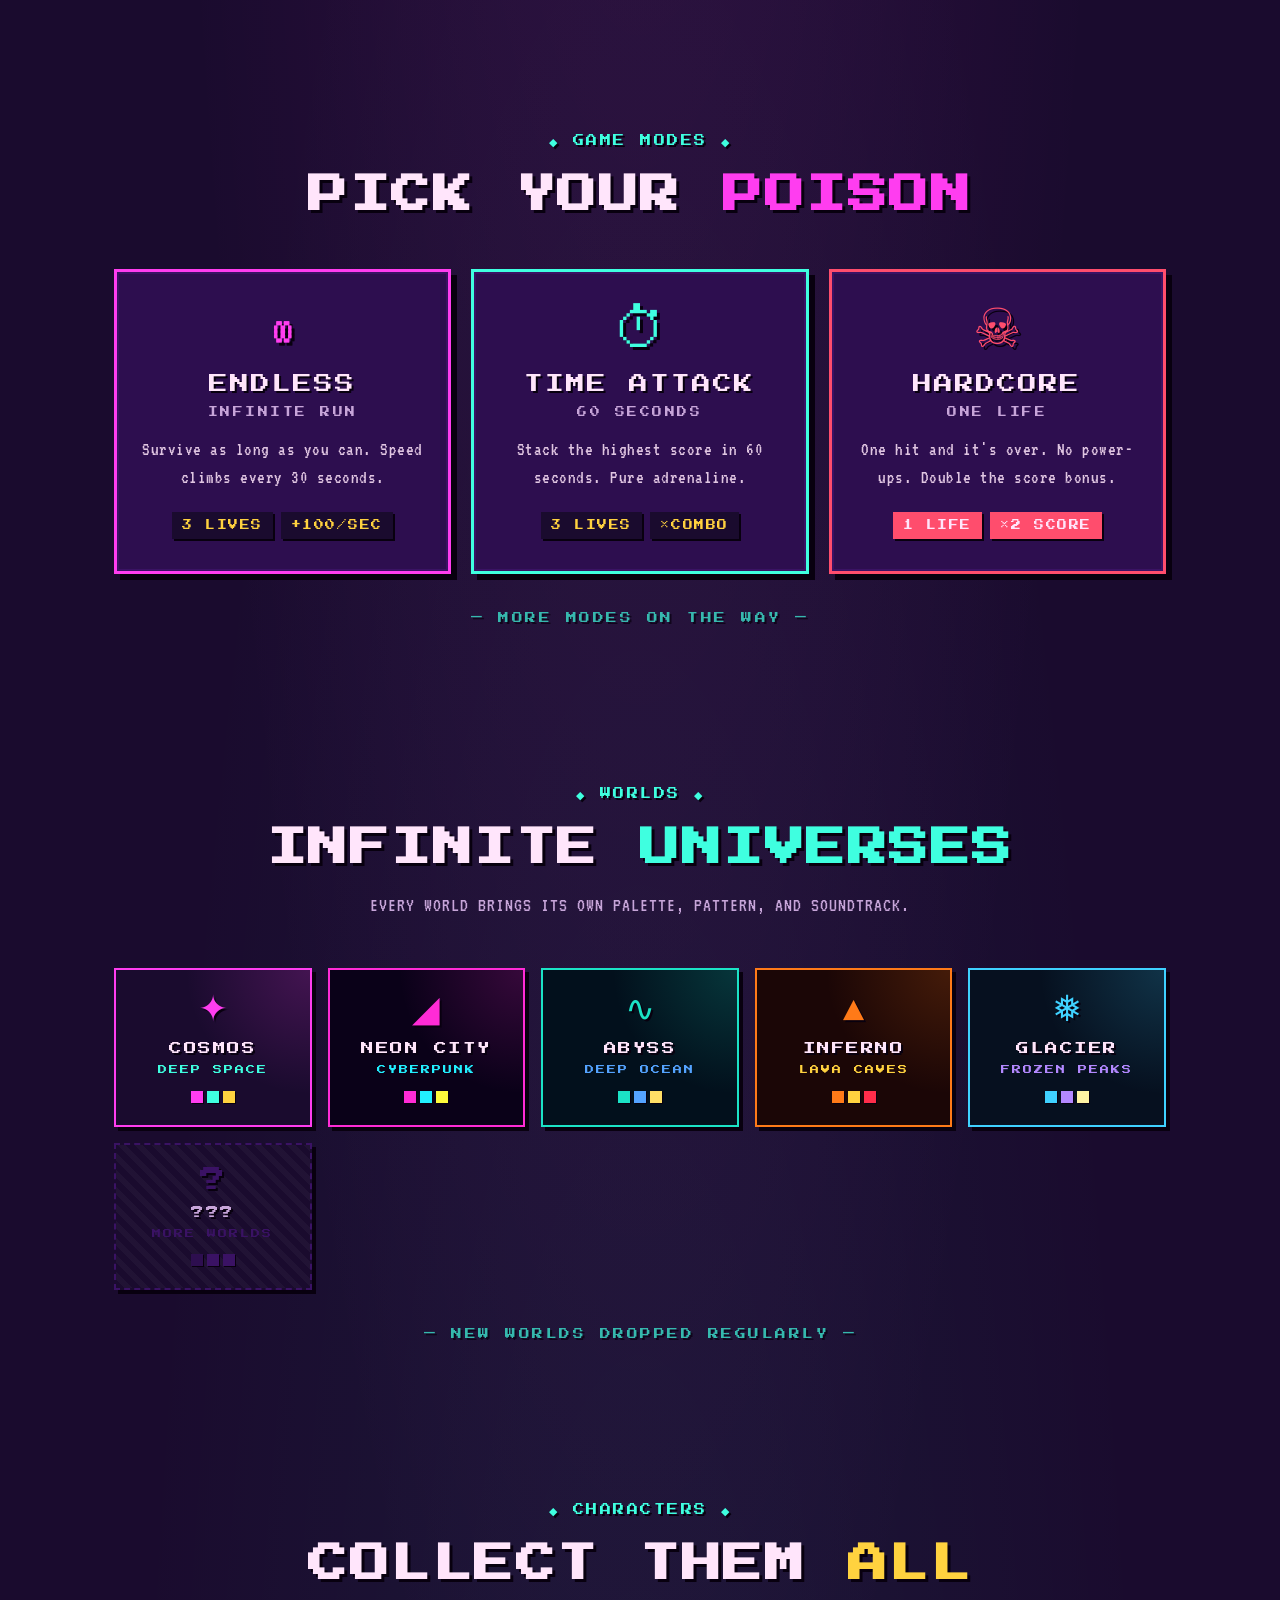
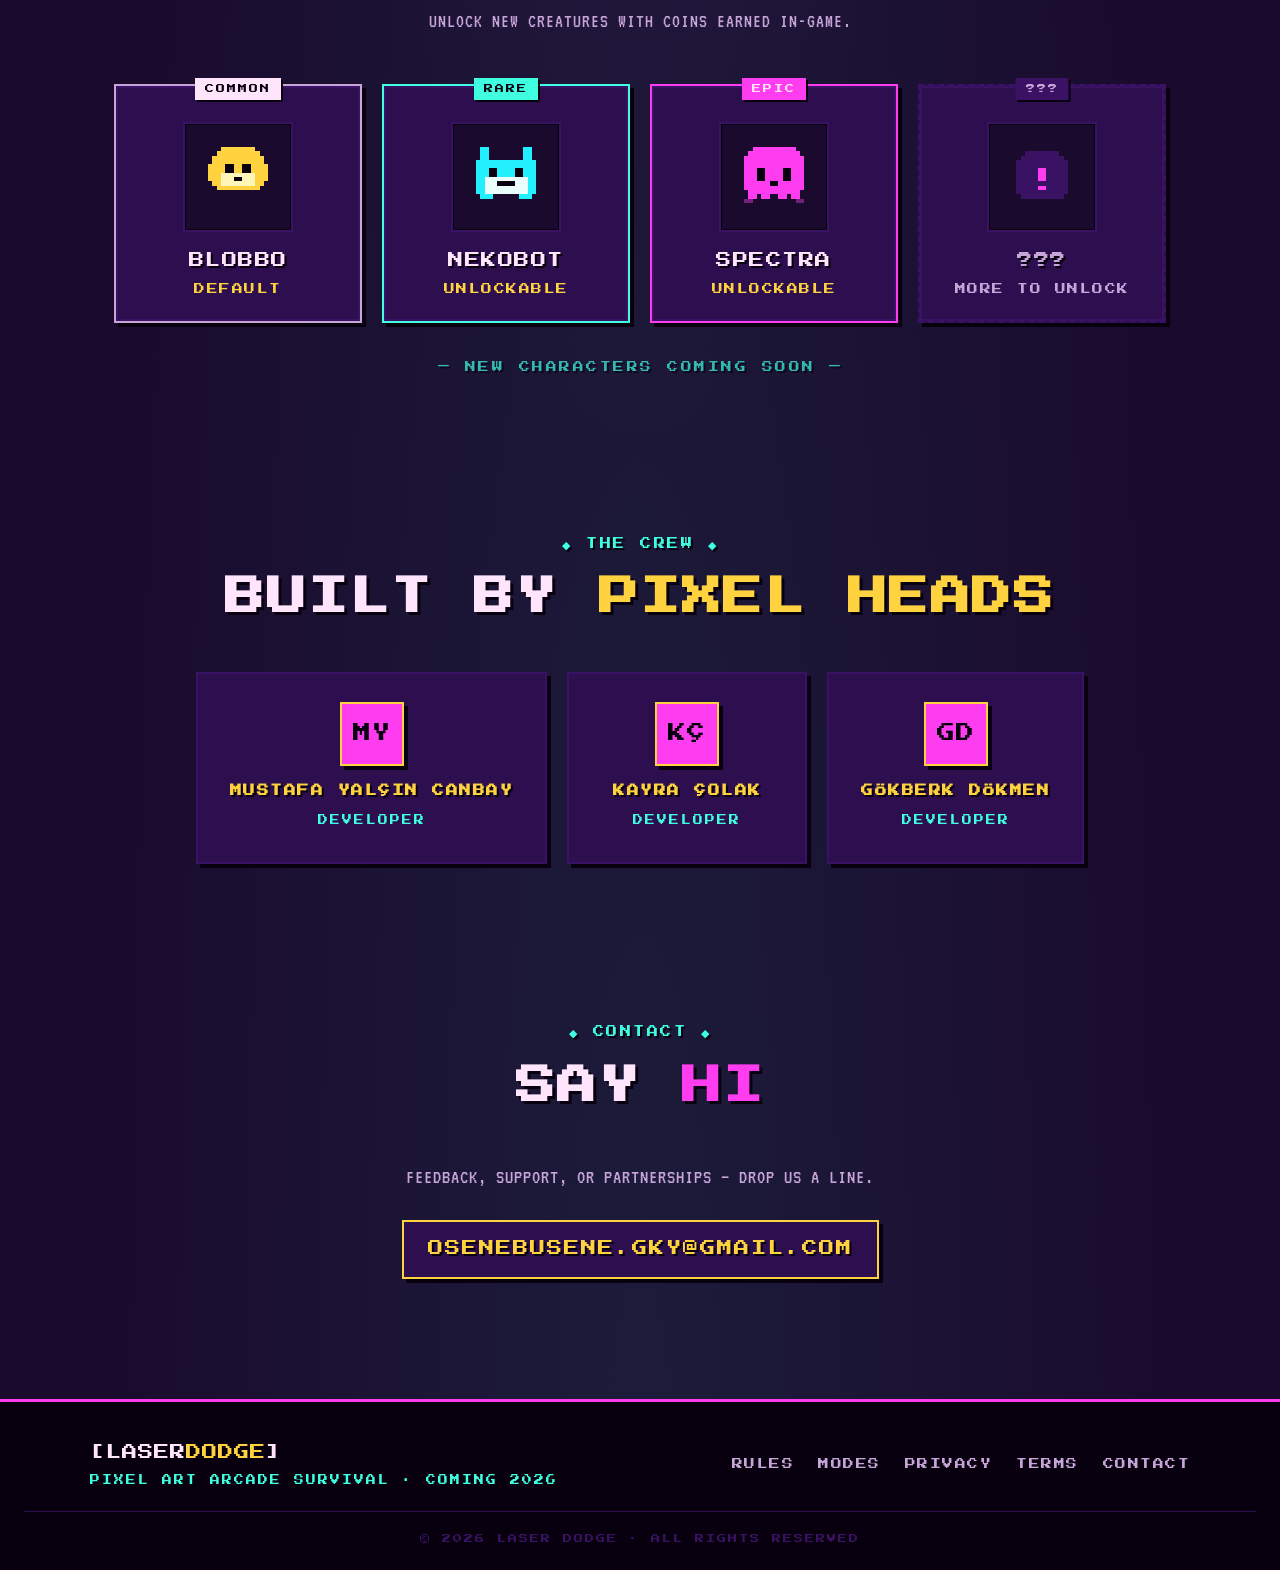
==== commit ce0790fd: "Remove animations and full-screen overlays for mobile performance Drops the bob/pulse/ping keyframe " ====
--- a/index.html
+++ b/index.html
@@ -11,9 +11,6 @@
   <link rel="stylesheet" href="style.css" />
 </head>
 <body>
-
-<div class="stars-bg"></div>
-<div class="crt-overlay"></div>
 
 <header>
   <nav>
--- a/style.css
+++ b/style.css
@@ -29,7 +29,10 @@
 }
 
 html, body {
-  background: var(--bg);
+  background-color: var(--bg);
+  background-image:
+    radial-gradient(ellipse at top, rgba(255, 61, 240, 0.12) 0%, transparent 55%),
+    radial-gradient(ellipse at bottom, rgba(63, 255, 224, 0.07) 0%, transparent 60%);
   color: var(--ink);
   font-family: var(--font-mono);
   font-size: 18px;
@@ -47,90 +50,6 @@
 a { color: inherit; text-decoration: none; }
 
 /* ==========================================================================
-   BACKGROUNDS & OVERLAYS
-   ========================================================================== */
-
-.stars-bg {
-  position: fixed;
-  inset: 0;
-  z-index: 0;
-  pointer-events: none;
-  background:
-    radial-gradient(ellipse at top, rgba(255, 61, 240, 0.15) 0%, transparent 50%),
-    radial-gradient(ellipse at bottom, rgba(63, 255, 224, 0.08) 0%, transparent 60%),
-    var(--bg);
-}
-
-.stars-bg::before,
-.stars-bg::after {
-  content: '';
-  position: absolute;
-  inset: 0;
-  background-image:
-    radial-gradient(1px 1px at 12% 18%, #fff 50%, transparent 100%),
-    radial-gradient(1px 1px at 27% 67%, #fff 50%, transparent 100%),
-    radial-gradient(1px 1px at 38% 23%, #ffe5fb 50%, transparent 100%),
-    radial-gradient(2px 2px at 51% 81%, #3fffe0 50%, transparent 100%),
-    radial-gradient(1px 1px at 62% 42%, #fff 50%, transparent 100%),
-    radial-gradient(1px 1px at 73% 73%, #fff 50%, transparent 100%),
-    radial-gradient(1px 1px at 82% 12%, #ff3df0 50%, transparent 100%),
-    radial-gradient(1px 1px at 91% 55%, #fff 50%, transparent 100%),
-    radial-gradient(1px 1px at 7% 92%, #fff 50%, transparent 100%),
-    radial-gradient(2px 2px at 45% 35%, #ffd23f 50%, transparent 100%),
-    radial-gradient(1px 1px at 19% 47%, #fff 50%, transparent 100%),
-    radial-gradient(1px 1px at 88% 89%, #fff 50%, transparent 100%);
-  background-size: 600px 600px;
-  background-repeat: repeat;
-  opacity: 0.85;
-}
-
-.stars-bg::after {
-  background-size: 400px 400px;
-  background-position: 100px 200px;
-  opacity: 0.5;
-  animation: stars-drift 60s linear infinite;
-}
-
-@keyframes stars-drift {
-  from { background-position: 0 0; }
-  to { background-position: 400px 400px; }
-}
-
-.crt-overlay {
-  position: fixed;
-  inset: 0;
-  z-index: 999;
-  pointer-events: none;
-  background:
-    repeating-linear-gradient(
-      to bottom,
-      transparent 0,
-      transparent 2px,
-      rgba(0, 0, 0, 0.18) 2px,
-      rgba(0, 0, 0, 0.18) 3px
-    ),
-    radial-gradient(ellipse at center, transparent 60%, rgba(0, 0, 0, 0.55) 100%);
-  mix-blend-mode: multiply;
-}
-
-.crt-overlay::after {
-  content: '';
-  position: absolute;
-  inset: 0;
-  background: linear-gradient(
-    rgba(255, 61, 240, 0.02),
-    rgba(63, 255, 224, 0.02)
-  );
-  mix-blend-mode: screen;
-  animation: crt-flicker 4s steps(2) infinite;
-}
-
-@keyframes crt-flicker {
-  0%, 100% { opacity: 1; }
-  50% { opacity: 0.92; }
-}
-
-/* ==========================================================================
    HEADER / NAV
    ========================================================================== */
 
@@ -138,9 +57,7 @@
   position: sticky;
   top: 0;
   z-index: 100;
-  background: rgba(10, 1, 24, 0.92);
-  backdrop-filter: blur(8px);
-  -webkit-backdrop-filter: blur(8px);
+  background: var(--bg);
   border-bottom: 2px solid var(--bg2);
   box-shadow: 0 4px 0 var(--shadow);
 }
@@ -214,12 +131,6 @@
   letter-spacing: 2.5px;
   margin-bottom: 28px;
   text-shadow: 2px 2px 0 var(--shadow);
-  animation: pulse 2.5s ease-in-out infinite;
-}
-
-@keyframes pulse {
-  0%, 100% { opacity: 1; }
-  50% { opacity: 0.7; }
 }
 
 .hero-title {
@@ -244,12 +155,10 @@
 
 .title-line.accent {
   color: var(--accent);
-  filter: drop-shadow(0 0 16px rgba(255, 61, 240, 0.5));
 }
 
 .title-line.warn {
   color: var(--warn);
-  filter: drop-shadow(0 0 16px rgba(255, 210, 63, 0.5));
 }
 
 .hero-tagline {
@@ -278,17 +187,10 @@
   top: 50%;
   left: 50%;
   transform: translate(-50%, -50%);
-  width: 180px;
-  height: 180px;
-  background: radial-gradient(circle, var(--accent) 0%, transparent 60%);
-  opacity: 0.35;
-  filter: blur(8px);
-  animation: glow-pulse 2.4s ease-in-out infinite;
-}
-
-@keyframes glow-pulse {
-  0%, 100% { opacity: 0.25; transform: translate(-50%, -50%) scale(1); }
-  50% { opacity: 0.5; transform: translate(-50%, -50%) scale(1.15); }
+  width: 160px;
+  height: 160px;
+  background: radial-gradient(circle, rgba(255, 61, 240, 0.35) 0%, transparent 65%);
+  pointer-events: none;
 }
 
 .creature {
@@ -296,13 +198,6 @@
   width: 130px;
   height: 130px;
   z-index: 2;
-  animation: bob 1.4s ease-in-out infinite;
-  filter: drop-shadow(4px 4px 0 var(--shadow));
-}
-
-@keyframes bob {
-  0%, 100% { transform: translateY(0); }
-  50% { transform: translateY(-8px); }
 }
 
 .creature-shadow {
@@ -310,18 +205,11 @@
   bottom: 4px;
   left: 50%;
   transform: translateX(-50%);
-  width: 90px;
-  height: 8px;
+  width: 80px;
+  height: 6px;
   background: var(--shadow);
   border-radius: 50%;
-  opacity: 0.5;
-  filter: blur(3px);
-  animation: shadow-pulse 1.4s ease-in-out infinite;
-}
-
-@keyframes shadow-pulse {
-  0%, 100% { width: 90px; opacity: 0.5; }
-  50% { width: 75px; opacity: 0.7; }
+  opacity: 0.55;
 }
 
 /* Store buttons */
@@ -388,12 +276,6 @@
   height: 14px;
   background: var(--danger);
   box-shadow: 0 0 0 2px var(--shadow);
-  animation: ping 1.6s ease-in-out infinite;
-}
-
-@keyframes ping {
-  0%, 100% { transform: scale(1); opacity: 1; }
-  50% { transform: scale(1.3); opacity: 0.6; }
 }
 
 /* Hero chips */
@@ -591,7 +473,7 @@
   font-size: 3rem;
   line-height: 1;
   margin-bottom: 12px;
-  filter: drop-shadow(3px 3px 0 var(--shadow));
+  text-shadow: 3px 3px 0 var(--shadow);
 }
 
 .mode-endless .mode-icon { color: var(--accent); }
@@ -690,7 +572,7 @@
   line-height: 1;
   margin-bottom: 12px;
   color: var(--w-a);
-  filter: drop-shadow(2px 2px 0 var(--shadow));
+  text-shadow: 2px 2px 0 var(--shadow);
   position: relative;
 }
 
@@ -822,13 +704,13 @@
 .rarity-common { border: 2px solid var(--ink-muted); }
 
 .rarity-rare .rarity-tag { background: var(--accent2); }
-.rarity-rare { border: 2px solid var(--accent2); box-shadow: inset 0 0 0 2px var(--bg3), 4px 4px 0 var(--shadow), 0 0 20px rgba(63, 255, 224, 0.25); }
+.rarity-rare { border: 2px solid var(--accent2); }
 
 .rarity-epic .rarity-tag { background: var(--accent); color: var(--ink); }
-.rarity-epic { border: 2px solid var(--accent); box-shadow: inset 0 0 0 2px var(--bg3), 4px 4px 0 var(--shadow), 0 0 24px rgba(255, 61, 240, 0.3); }
+.rarity-epic { border: 2px solid var(--accent); }
 
 .rarity-legendary .rarity-tag { background: var(--warn); }
-.rarity-legendary { border: 2px solid var(--warn); box-shadow: inset 0 0 0 2px var(--bg3), 4px 4px 0 var(--shadow), 0 0 28px rgba(255, 210, 63, 0.35); }
+.rarity-legendary { border: 2px solid var(--warn); }
 
 .creature-art {
   width: 110px;
@@ -843,7 +725,6 @@
 .creature-art svg {
   width: 100%;
   height: 100%;
-  filter: drop-shadow(2px 2px 0 var(--shadow));
 }
 
 .creature-name {
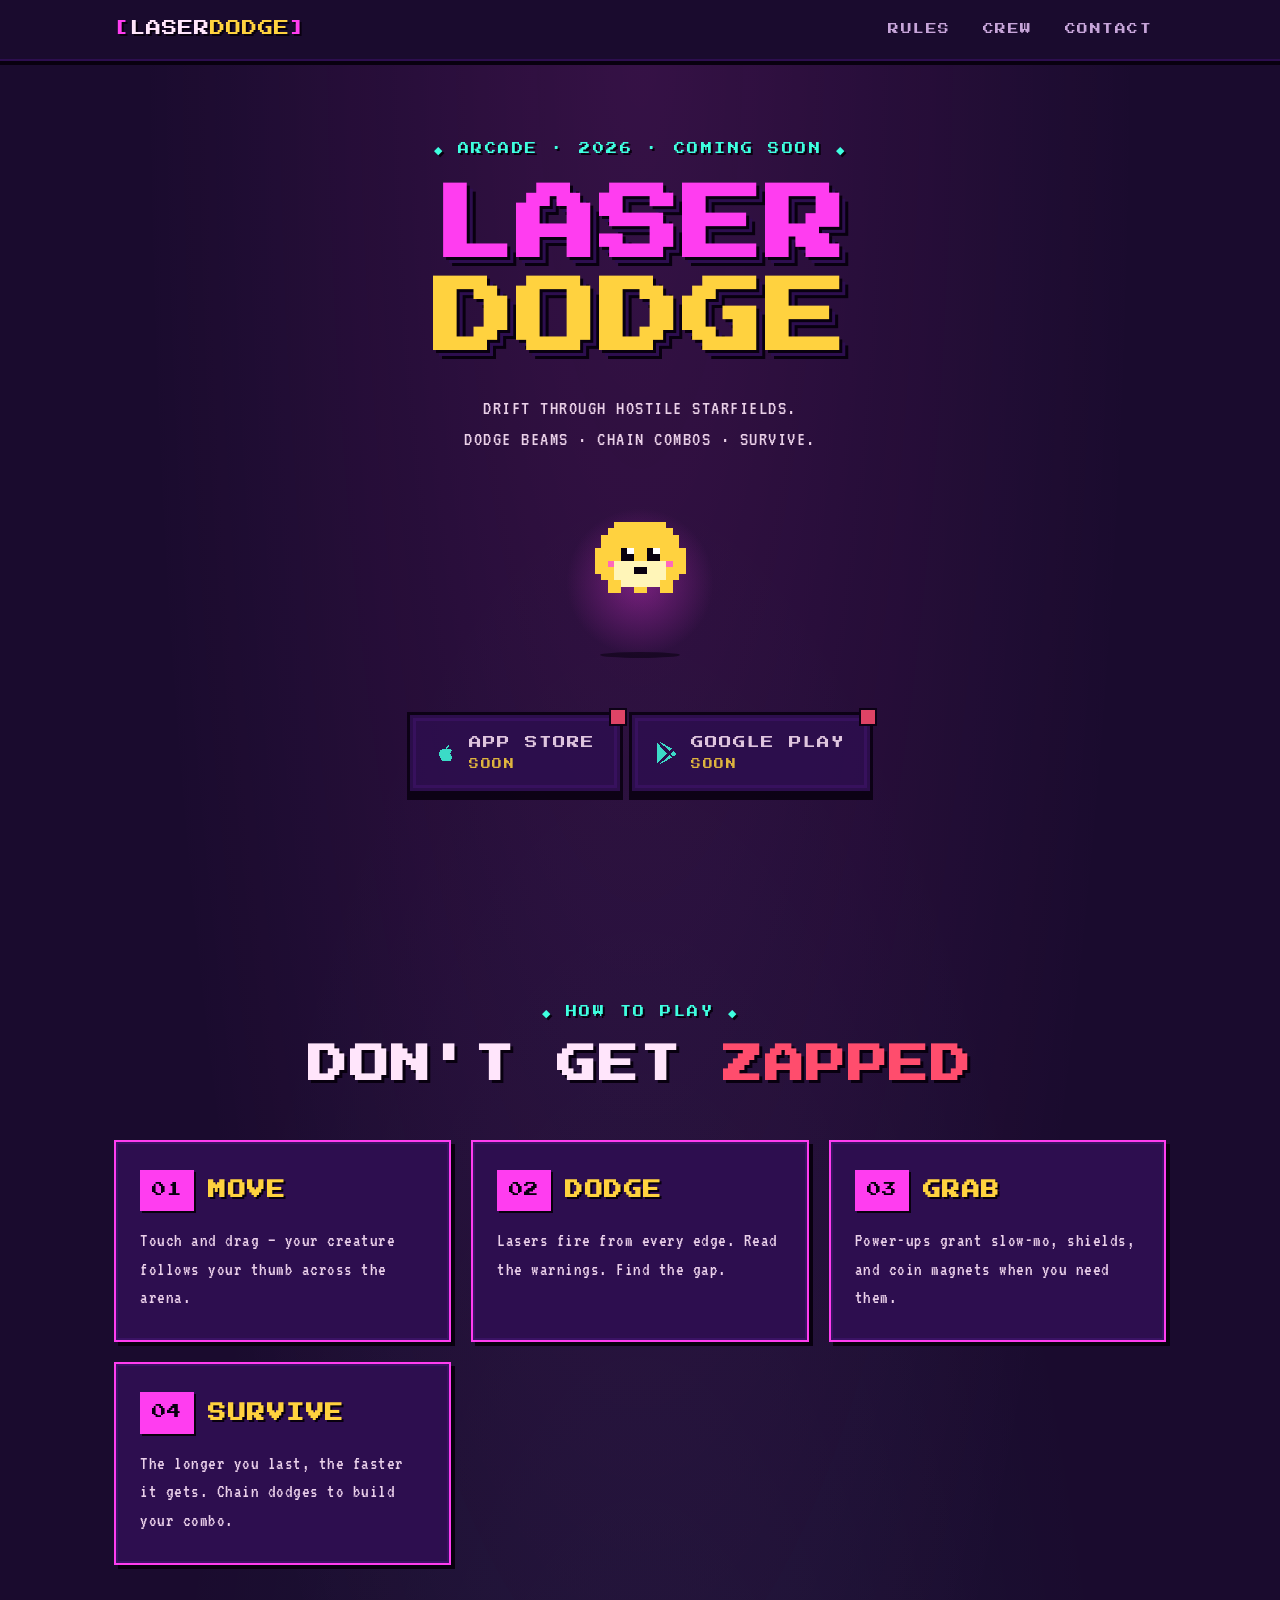
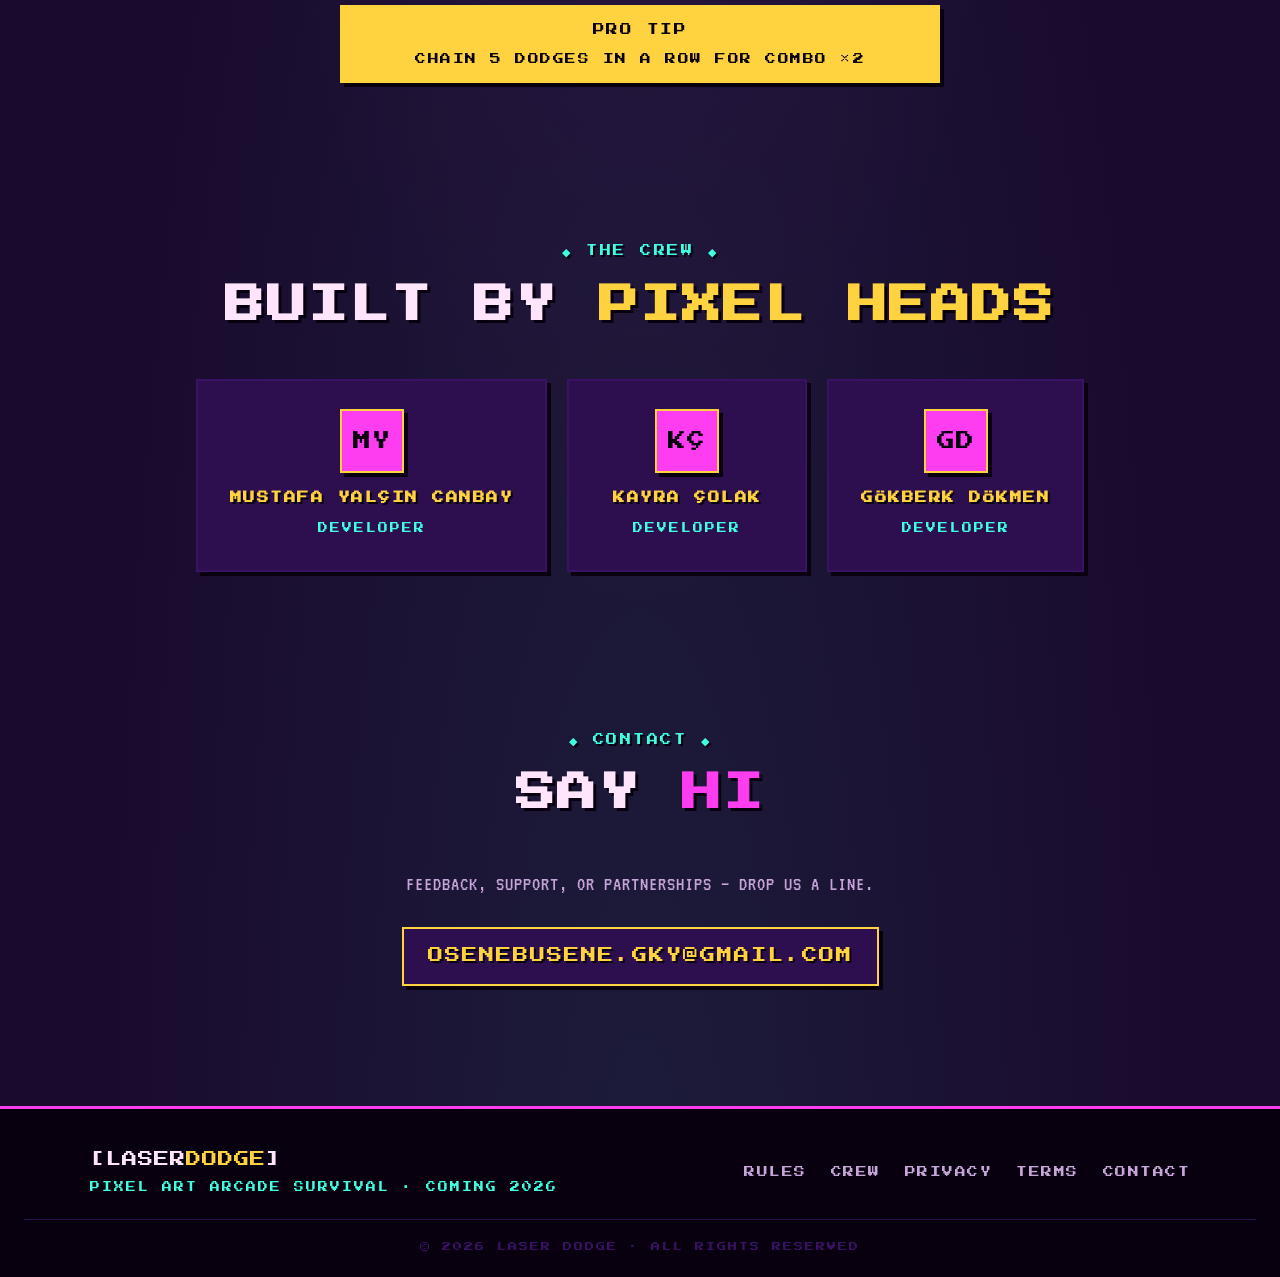
==== commit c3adb0c4: "Remove modes/worlds/characters sections, make How to Play text-based Drop the Game Modes, Worlds, an" ====
--- a/index.html
+++ b/index.html
@@ -19,9 +19,8 @@
     </a>
     <ul class="nav-links">
       <li><a href="#rules">RULES</a></li>
-      <li><a href="#modes">MODES</a></li>
-      <li><a href="#worlds">WORLDS</a></li>
       <li><a href="#crew">CREW</a></li>
+      <li><a href="#contact">CONTACT</a></li>
     </ul>
   </nav>
 </header>
@@ -77,261 +76,42 @@
 
   <div class="rules-grid">
     <div class="rule-card">
-      <div class="rule-num">01</div>
-      <div class="rule-art">
-        <svg viewBox="0 0 60 40" shape-rendering="crispEdges">
-          <rect x="6" y="14" width="6" height="6" fill="#ffd23f"/>
-          <rect x="20" y="6" width="3" height="3" fill="#3fffe0"/>
-          <rect x="28" y="22" width="3" height="3" fill="#3fffe0"/>
-          <rect x="44" y="14" width="6" height="6" fill="#ffd23f"/>
-          <rect x="13" y="16" width="30" height="2" fill="#ff3df0" opacity="0.5"/>
-        </svg>
+      <div class="rule-head">
+        <span class="rule-num">01</span>
+        <h3>MOVE</h3>
       </div>
-      <h3>MOVE</h3>
       <p>Touch and drag — your creature follows your thumb across the arena.</p>
     </div>
 
     <div class="rule-card">
-      <div class="rule-num">02</div>
-      <div class="rule-art">
-        <svg viewBox="0 0 60 40" shape-rendering="crispEdges">
-          <rect x="2" y="10" width="2" height="20" fill="#ff4d6d"/>
-          <rect x="0" y="14" width="2" height="2" fill="#ffd23f"/>
-          <rect x="0" y="24" width="2" height="2" fill="#ffd23f"/>
-          <rect x="10" y="18" width="20" height="3" fill="#ff3df0"/>
-          <rect x="6" y="19" width="4" height="1" fill="#ffffff"/>
-          <rect x="44" y="14" width="6" height="6" fill="#ffd23f"/>
-        </svg>
+      <div class="rule-head">
+        <span class="rule-num">02</span>
+        <h3>DODGE</h3>
       </div>
-      <h3>DODGE</h3>
       <p>Lasers fire from every edge. Read the warnings. Find the gap.</p>
     </div>
 
     <div class="rule-card">
-      <div class="rule-num">03</div>
-      <div class="rule-art">
-        <svg viewBox="0 0 60 40" shape-rendering="crispEdges">
-          <rect x="6" y="14" width="6" height="6" fill="#ffd23f"/>
-          <rect x="18" y="16" width="3" height="1" fill="#3fffe0"/>
-          <rect x="24" y="16" width="3" height="1" fill="#3fffe0"/>
-          <rect x="30" y="16" width="3" height="1" fill="#3fffe0"/>
-          <rect x="38" y="10" width="14" height="14" fill="#2d0e4f" stroke="#ffd23f" stroke-width="1"/>
-          <text x="45" y="20" text-anchor="middle" fill="#ffd23f" font-family="monospace" font-size="10">⚡</text>
-        </svg>
+      <div class="rule-head">
+        <span class="rule-num">03</span>
+        <h3>GRAB</h3>
       </div>
-      <h3>GRAB</h3>
       <p>Power-ups grant slow-mo, shields, and coin magnets when you need them.</p>
+    </div>
+
+    <div class="rule-card">
+      <div class="rule-head">
+        <span class="rule-num">04</span>
+        <h3>SURVIVE</h3>
+      </div>
+      <p>The longer you last, the faster it gets. Chain dodges to build your combo.</p>
     </div>
   </div>
 
   <div class="pro-tip">
-    <span class="tip-label">💡 PRO TIP</span>
+    <span class="tip-label">PRO TIP</span>
     <span class="tip-text">CHAIN 5 DODGES IN A ROW FOR COMBO ×2</span>
   </div>
-</section>
-
-<section class="modes" id="modes">
-  <div class="section-eyebrow">◆ GAME MODES ◆</div>
-  <h2 class="section-title">PICK YOUR <span class="accent">POISON</span></h2>
-
-  <div class="modes-grid">
-    <div class="mode-card mode-endless">
-      <div class="mode-icon">∞</div>
-      <div class="mode-name">ENDLESS</div>
-      <div class="mode-sub">INFINITE RUN</div>
-      <p class="mode-rule">Survive as long as you can. Speed climbs every 30 seconds.</p>
-      <div class="mode-meta">
-        <span class="meta-chip">3 LIVES</span>
-        <span class="meta-chip">+100/SEC</span>
-      </div>
-    </div>
-
-    <div class="mode-card mode-time">
-      <div class="mode-icon">⏱</div>
-      <div class="mode-name">TIME ATTACK</div>
-      <div class="mode-sub">60 SECONDS</div>
-      <p class="mode-rule">Stack the highest score in 60 seconds. Pure adrenaline.</p>
-      <div class="mode-meta">
-        <span class="meta-chip">3 LIVES</span>
-        <span class="meta-chip">×COMBO</span>
-      </div>
-    </div>
-
-    <div class="mode-card mode-hardcore">
-      <div class="mode-icon">☠</div>
-      <div class="mode-name">HARDCORE</div>
-      <div class="mode-sub">ONE LIFE</div>
-      <p class="mode-rule">One hit and it's over. No power-ups. Double the score bonus.</p>
-      <div class="mode-meta">
-        <span class="meta-chip danger-chip">1 LIFE</span>
-        <span class="meta-chip danger-chip">×2 SCORE</span>
-      </div>
-    </div>
-  </div>
-
-  <p class="more-coming">— MORE MODES ON THE WAY —</p>
-</section>
-
-<section class="worlds" id="worlds">
-  <div class="section-eyebrow">◆ WORLDS ◆</div>
-  <h2 class="section-title">INFINITE <span class="cyan">UNIVERSES</span></h2>
-  <p class="section-sub">Every world brings its own palette, pattern, and soundtrack.</p>
-
-  <div class="worlds-grid">
-    <div class="world-tile" style="--w-bg:#1a0b2e;--w-bg2:#2d0e4f;--w-a:#ff3df0;--w-a2:#3fffe0">
-      <div class="world-icon">✦</div>
-      <div class="world-name">COSMOS</div>
-      <div class="world-sub">DEEP SPACE</div>
-      <div class="world-swatch">
-        <span style="background:#ff3df0"></span>
-        <span style="background:#3fffe0"></span>
-        <span style="background:#ffd23f"></span>
-      </div>
-    </div>
-
-    <div class="world-tile" style="--w-bg:#0a0118;--w-bg2:#1b0540;--w-a:#ff2bd6;--w-a2:#22f0ff">
-      <div class="world-icon">◢</div>
-      <div class="world-name">NEON CITY</div>
-      <div class="world-sub">CYBERPUNK</div>
-      <div class="world-swatch">
-        <span style="background:#ff2bd6"></span>
-        <span style="background:#22f0ff"></span>
-        <span style="background:#fffb3b"></span>
-      </div>
-    </div>
-
-    <div class="world-tile" style="--w-bg:#02101c;--w-bg2:#063048;--w-a:#1be3c6;--w-a2:#54a3ff">
-      <div class="world-icon">∿</div>
-      <div class="world-name">ABYSS</div>
-      <div class="world-sub">DEEP OCEAN</div>
-      <div class="world-swatch">
-        <span style="background:#1be3c6"></span>
-        <span style="background:#54a3ff"></span>
-        <span style="background:#ffe066"></span>
-      </div>
-    </div>
-
-    <div class="world-tile" style="--w-bg:#1b0606;--w-bg2:#3a0a10;--w-a:#ff7a18;--w-a2:#ffd23f">
-      <div class="world-icon">▲</div>
-      <div class="world-name">INFERNO</div>
-      <div class="world-sub">LAVA CAVES</div>
-      <div class="world-swatch">
-        <span style="background:#ff7a18"></span>
-        <span style="background:#ffd23f"></span>
-        <span style="background:#ff2d4a"></span>
-      </div>
-    </div>
-
-    <div class="world-tile" style="--w-bg:#06101f;--w-bg2:#0c1f3a;--w-a:#3fd1ff;--w-a2:#b388ff">
-      <div class="world-icon">❅</div>
-      <div class="world-name">GLACIER</div>
-      <div class="world-sub">FROZEN PEAKS</div>
-      <div class="world-swatch">
-        <span style="background:#3fd1ff"></span>
-        <span style="background:#b388ff"></span>
-        <span style="background:#fff3a3"></span>
-      </div>
-    </div>
-
-    <div class="world-tile world-mystery">
-      <div class="world-icon">?</div>
-      <div class="world-name">???</div>
-      <div class="world-sub">MORE WORLDS</div>
-      <div class="world-swatch">
-        <span style="background:#2d0e4f"></span>
-        <span style="background:#3a1264"></span>
-        <span style="background:#3a1264"></span>
-      </div>
-    </div>
-  </div>
-
-  <p class="more-coming">— NEW WORLDS DROPPED REGULARLY —</p>
-</section>
-
-<section class="creatures">
-  <div class="section-eyebrow">◆ CHARACTERS ◆</div>
-  <h2 class="section-title">COLLECT THEM <span class="warn">ALL</span></h2>
-  <p class="section-sub">Unlock new creatures with coins earned in-game.</p>
-
-  <div class="creatures-row">
-    <div class="creature-card rarity-common">
-      <div class="rarity-tag">COMMON</div>
-      <div class="creature-art">
-        <svg viewBox="0 0 20 20" shape-rendering="crispEdges">
-          <rect x="6" y="3" width="8" height="1" fill="#ffd23f"/>
-          <rect x="5" y="4" width="10" height="1" fill="#ffd23f"/>
-          <rect x="4" y="5" width="12" height="7" fill="#ffd23f"/>
-          <rect x="3" y="7" width="14" height="4" fill="#ffd23f"/>
-          <rect x="5" y="12" width="10" height="1" fill="#ffd23f"/>
-          <rect x="6" y="9" width="8" height="3" fill="#fff5b8"/>
-          <rect x="7" y="7" width="2" height="2" fill="#08000f"/>
-          <rect x="11" y="7" width="2" height="2" fill="#08000f"/>
-          <rect x="9" y="10" width="2" height="1" fill="#08000f"/>
-        </svg>
-      </div>
-      <div class="creature-name">BLOBBO</div>
-      <div class="creature-cost">DEFAULT</div>
-    </div>
-
-    <div class="creature-card rarity-rare">
-      <div class="rarity-tag">RARE</div>
-      <div class="creature-art">
-        <svg viewBox="0 0 20 20" shape-rendering="crispEdges">
-          <rect x="4" y="3" width="2" height="3" fill="#22f0ff"/>
-          <rect x="14" y="3" width="2" height="3" fill="#22f0ff"/>
-          <rect x="3" y="6" width="14" height="8" fill="#22f0ff"/>
-          <rect x="4" y="14" width="3" height="1" fill="#22f0ff"/>
-          <rect x="13" y="14" width="3" height="1" fill="#22f0ff"/>
-          <rect x="5" y="10" width="10" height="4" fill="#eafffd"/>
-          <rect x="6" y="8" width="2" height="2" fill="#08000f"/>
-          <rect x="12" y="8" width="2" height="2" fill="#08000f"/>
-          <rect x="8" y="11" width="4" height="1" fill="#08000f"/>
-        </svg>
-      </div>
-      <div class="creature-name">NEKOBOT</div>
-      <div class="creature-cost">UNLOCKABLE</div>
-    </div>
-
-    <div class="creature-card rarity-epic">
-      <div class="rarity-tag">EPIC</div>
-      <div class="creature-art">
-        <svg viewBox="0 0 20 20" shape-rendering="crispEdges">
-          <rect x="5" y="3" width="10" height="1" fill="#ff3df0"/>
-          <rect x="4" y="4" width="12" height="10" fill="#ff3df0"/>
-          <rect x="3" y="5" width="14" height="8" fill="#ff3df0"/>
-          <rect x="4" y="14" width="2" height="1" fill="#ff3df0"/>
-          <rect x="7" y="14" width="2" height="1" fill="#ff3df0"/>
-          <rect x="11" y="14" width="2" height="1" fill="#ff3df0"/>
-          <rect x="14" y="14" width="2" height="1" fill="#ff3df0"/>
-          <rect x="3" y="15" width="2" height="1" fill="#ff3df0" opacity="0.4"/>
-          <rect x="15" y="15" width="2" height="1" fill="#ff3df0" opacity="0.4"/>
-          <rect x="6" y="8" width="2" height="3" fill="#08000f"/>
-          <rect x="12" y="8" width="2" height="3" fill="#08000f"/>
-          <rect x="9" y="11" width="2" height="1" fill="#08000f"/>
-        </svg>
-      </div>
-      <div class="creature-name">SPECTRA</div>
-      <div class="creature-cost">UNLOCKABLE</div>
-    </div>
-
-    <div class="creature-card creature-mystery">
-      <div class="rarity-tag">???</div>
-      <div class="creature-art">
-        <svg viewBox="0 0 20 20" shape-rendering="crispEdges">
-          <rect x="6" y="4" width="8" height="1" fill="#3a1264"/>
-          <rect x="5" y="5" width="10" height="1" fill="#3a1264"/>
-          <rect x="4" y="6" width="12" height="8" fill="#3a1264"/>
-          <rect x="5" y="14" width="10" height="1" fill="#3a1264"/>
-          <rect x="9" y="8" width="2" height="3" fill="#ff3df0"/>
-          <rect x="9" y="12" width="2" height="1" fill="#ff3df0"/>
-        </svg>
-      </div>
-      <div class="creature-name">??? </div>
-      <div class="creature-cost">MORE TO UNLOCK</div>
-    </div>
-  </div>
-
-  <p class="more-coming">— NEW CHARACTERS COMING SOON —</p>
 </section>
 
 <section class="team" id="crew">
@@ -372,7 +152,7 @@
     </div>
     <div class="footer-links">
       <a href="#rules">RULES</a>
-      <a href="#modes">MODES</a>
+      <a href="#crew">CREW</a>
       <a href="privacy-policy.html">PRIVACY</a>
       <a href="terms-of-service.html">TERMS</a>
       <a href="mailto:osenebusene.gky@gmail.com">CONTACT</a>
--- a/style.css
+++ b/style.css
@@ -337,17 +337,6 @@
 .section-title .danger { color: var(--danger); }
 .section-title .cyan { color: var(--accent2); }
 
-.section-sub {
-  text-align: center;
-  font-family: var(--font-mono);
-  font-size: 1.1rem;
-  letter-spacing: 1px;
-  text-transform: uppercase;
-  color: var(--ink-muted);
-  margin-top: -32px;
-  margin-bottom: 48px;
-}
-
 /* ==========================================================================
    RULES SECTION
    ========================================================================== */
@@ -369,29 +358,22 @@
   border: 2px solid var(--accent);
 }
 
+.rule-head {
+  display: flex;
+  align-items: center;
+  gap: 14px;
+  margin-bottom: 16px;
+}
+
 .rule-num {
   font-family: var(--font-pixel);
   font-size: 0.8rem;
-  color: var(--accent);
-  letter-spacing: 2px;
-  margin-bottom: 16px;
-}
-
-.rule-art {
-  width: 100%;
-  height: 80px;
-  background: var(--shadow);
-  margin-bottom: 16px;
-  padding: 8px;
-  display: flex;
-  align-items: center;
-  justify-content: center;
-  border: 2px solid var(--bg3);
-}
-
-.rule-art svg {
-  width: 100%;
-  height: 100%;
+  color: var(--shadow);
+  background: var(--accent);
+  letter-spacing: 1px;
+  padding: 10px 12px;
+  flex-shrink: 0;
+  box-shadow: 2px 2px 0 var(--shadow);
 }
 
 .rule-card h3 {
@@ -399,7 +381,6 @@
   font-size: 1rem;
   letter-spacing: 1.5px;
   color: var(--warn);
-  margin-bottom: 10px;
   text-shadow: 2px 2px 0 var(--shadow);
 }
 
@@ -438,312 +419,6 @@
 }
 
 /* ==========================================================================
-   MODES SECTION
-   ========================================================================== */
-
-.modes-grid {
-  display: grid;
-  grid-template-columns: repeat(auto-fit, minmax(280px, 1fr));
-  gap: 20px;
-}
-
-.mode-card {
-  background: var(--bg2);
-  padding: 32px 24px;
-  text-align: center;
-  position: relative;
-  box-shadow:
-    inset 0 0 0 2px var(--bg3),
-    6px 6px 0 var(--shadow);
-  transition: transform 0.15s;
-}
-
-.mode-card:hover {
-  transform: translate(-2px, -2px);
-  box-shadow:
-    inset 0 0 0 2px var(--bg3),
-    8px 8px 0 var(--shadow);
-}
-
-.mode-endless { border: 3px solid var(--accent); }
-.mode-time { border: 3px solid var(--accent2); }
-.mode-hardcore { border: 3px solid var(--danger); }
-
-.mode-icon {
-  font-size: 3rem;
-  line-height: 1;
-  margin-bottom: 12px;
-  text-shadow: 3px 3px 0 var(--shadow);
-}
-
-.mode-endless .mode-icon { color: var(--accent); }
-.mode-time .mode-icon { color: var(--accent2); }
-.mode-hardcore .mode-icon { color: var(--danger); }
-
-.mode-name {
-  font-family: var(--font-pixel);
-  font-size: 1.05rem;
-  letter-spacing: 2px;
-  color: var(--ink);
-  margin-bottom: 6px;
-  text-shadow: 2px 2px 0 var(--shadow);
-}
-
-.mode-sub {
-  font-family: var(--font-pixel);
-  font-size: 0.55rem;
-  letter-spacing: 2.5px;
-  color: var(--ink-muted);
-  margin-bottom: 16px;
-}
-
-.mode-rule {
-  font-family: var(--font-mono);
-  font-size: 1.05rem;
-  letter-spacing: 0.5px;
-  color: var(--ink);
-  opacity: 0.85;
-  margin-bottom: 20px;
-  min-height: 56px;
-}
-
-.mode-meta {
-  display: flex;
-  gap: 8px;
-  justify-content: center;
-  flex-wrap: wrap;
-}
-
-.meta-chip {
-  font-family: var(--font-pixel);
-  font-size: 0.55rem;
-  letter-spacing: 1.5px;
-  background: var(--bg);
-  color: var(--warn);
-  padding: 6px 10px;
-  box-shadow: 2px 2px 0 var(--shadow);
-}
-
-.danger-chip {
-  background: var(--danger);
-  color: var(--ink);
-}
-
-/* ==========================================================================
-   WORLDS SECTION
-   ========================================================================== */
-
-.worlds-grid {
-  display: grid;
-  grid-template-columns: repeat(auto-fit, minmax(180px, 1fr));
-  gap: 16px;
-}
-
-.world-tile {
-  background: var(--w-bg);
-  padding: 22px 18px;
-  text-align: center;
-  border: 2px solid var(--w-a, var(--accent));
-  box-shadow: 4px 4px 0 var(--shadow);
-  position: relative;
-  overflow: hidden;
-  cursor: pointer;
-  transition: transform 0.15s;
-  --w-ink: var(--ink);
-}
-
-.world-tile:hover {
-  transform: translate(-2px, -2px);
-  box-shadow: 6px 6px 0 var(--shadow);
-}
-
-.world-tile::before {
-  content: '';
-  position: absolute;
-  inset: 0;
-  background:
-    radial-gradient(circle at top right, var(--w-a) 0%, transparent 50%);
-  opacity: 0.18;
-  pointer-events: none;
-}
-
-.world-icon {
-  font-size: 2rem;
-  line-height: 1;
-  margin-bottom: 12px;
-  color: var(--w-a);
-  text-shadow: 2px 2px 0 var(--shadow);
-  position: relative;
-}
-
-.world-name {
-  font-family: var(--font-pixel);
-  font-size: 0.7rem;
-  letter-spacing: 1.5px;
-  color: var(--w-ink);
-  margin-bottom: 4px;
-  position: relative;
-  text-shadow: 2px 2px 0 var(--shadow);
-}
-
-.world-sub {
-  font-family: var(--font-pixel);
-  font-size: 0.5rem;
-  letter-spacing: 2px;
-  color: var(--w-a2, var(--accent2));
-  margin-bottom: 14px;
-  position: relative;
-}
-
-.world-swatch {
-  display: flex;
-  gap: 4px;
-  justify-content: center;
-  position: relative;
-}
-
-.world-swatch span {
-  width: 12px;
-  height: 12px;
-  display: inline-block;
-  box-shadow: 1px 1px 0 var(--shadow);
-}
-
-.world-mystery {
-  background: var(--bg);
-  border: 2px dashed var(--bg3);
-  --w-a: var(--ink-muted);
-  --w-a2: var(--bg3);
-  --w-ink: var(--ink-muted);
-}
-
-.world-mystery::before {
-  background: repeating-linear-gradient(
-    45deg,
-    transparent 0,
-    transparent 6px,
-    rgba(255, 255, 255, 0.03) 6px,
-    rgba(255, 255, 255, 0.03) 12px
-  );
-  opacity: 1;
-}
-
-.world-mystery .world-icon {
-  color: var(--bg3);
-  font-family: var(--font-pixel);
-  font-size: 1.4rem;
-}
-
-.world-mystery:hover {
-  transform: none;
-  box-shadow: 4px 4px 0 var(--shadow);
-  cursor: default;
-}
-
-.creature-mystery {
-  border: 2px dashed var(--bg3);
-  box-shadow: inset 0 0 0 2px var(--bg3), 4px 4px 0 var(--shadow);
-}
-
-.creature-mystery .rarity-tag {
-  background: var(--bg3);
-  color: var(--ink-muted);
-}
-
-.creature-mystery .creature-name,
-.creature-mystery .creature-cost {
-  color: var(--ink-muted);
-}
-
-.more-coming {
-  text-align: center;
-  font-family: var(--font-pixel);
-  font-size: 0.6rem;
-  letter-spacing: 2.5px;
-  color: var(--accent2);
-  margin-top: 36px;
-  opacity: 0.7;
-  text-shadow: 2px 2px 0 var(--shadow);
-}
-
-/* ==========================================================================
-   CREATURES SECTION
-   ========================================================================== */
-
-.creatures-row {
-  display: grid;
-  grid-template-columns: repeat(auto-fit, minmax(200px, 1fr));
-  gap: 20px;
-}
-
-.creature-card {
-  background: var(--bg2);
-  padding: 24px 20px;
-  text-align: center;
-  position: relative;
-  box-shadow:
-    inset 0 0 0 2px var(--bg3),
-    4px 4px 0 var(--shadow);
-}
-
-.rarity-tag {
-  position: absolute;
-  top: -8px;
-  left: 50%;
-  transform: translateX(-50%);
-  font-family: var(--font-pixel);
-  font-size: 0.5rem;
-  letter-spacing: 2px;
-  padding: 4px 10px;
-  box-shadow: 2px 2px 0 var(--shadow);
-  color: var(--shadow);
-  white-space: nowrap;
-}
-
-.rarity-common .rarity-tag { background: var(--ink); }
-.rarity-common { border: 2px solid var(--ink-muted); }
-
-.rarity-rare .rarity-tag { background: var(--accent2); }
-.rarity-rare { border: 2px solid var(--accent2); }
-
-.rarity-epic .rarity-tag { background: var(--accent); color: var(--ink); }
-.rarity-epic { border: 2px solid var(--accent); }
-
-.rarity-legendary .rarity-tag { background: var(--warn); }
-.rarity-legendary { border: 2px solid var(--warn); }
-
-.creature-art {
-  width: 110px;
-  height: 110px;
-  margin: 12px auto 18px;
-  background: var(--bg);
-  padding: 10px;
-  border: 2px solid var(--bg3);
-  box-shadow: inset 0 0 0 1px var(--shadow);
-}
-
-.creature-art svg {
-  width: 100%;
-  height: 100%;
-}
-
-.creature-name {
-  font-family: var(--font-pixel);
-  font-size: 0.85rem;
-  letter-spacing: 1.5px;
-  color: var(--ink);
-  margin-bottom: 8px;
-  text-shadow: 2px 2px 0 var(--shadow);
-}
-
-.creature-cost {
-  font-family: var(--font-pixel);
-  font-size: 0.6rem;
-  letter-spacing: 1.5px;
-  color: var(--warn);
-}
-
-/* ==========================================================================
    TEAM SECTION
    ========================================================================== */
 
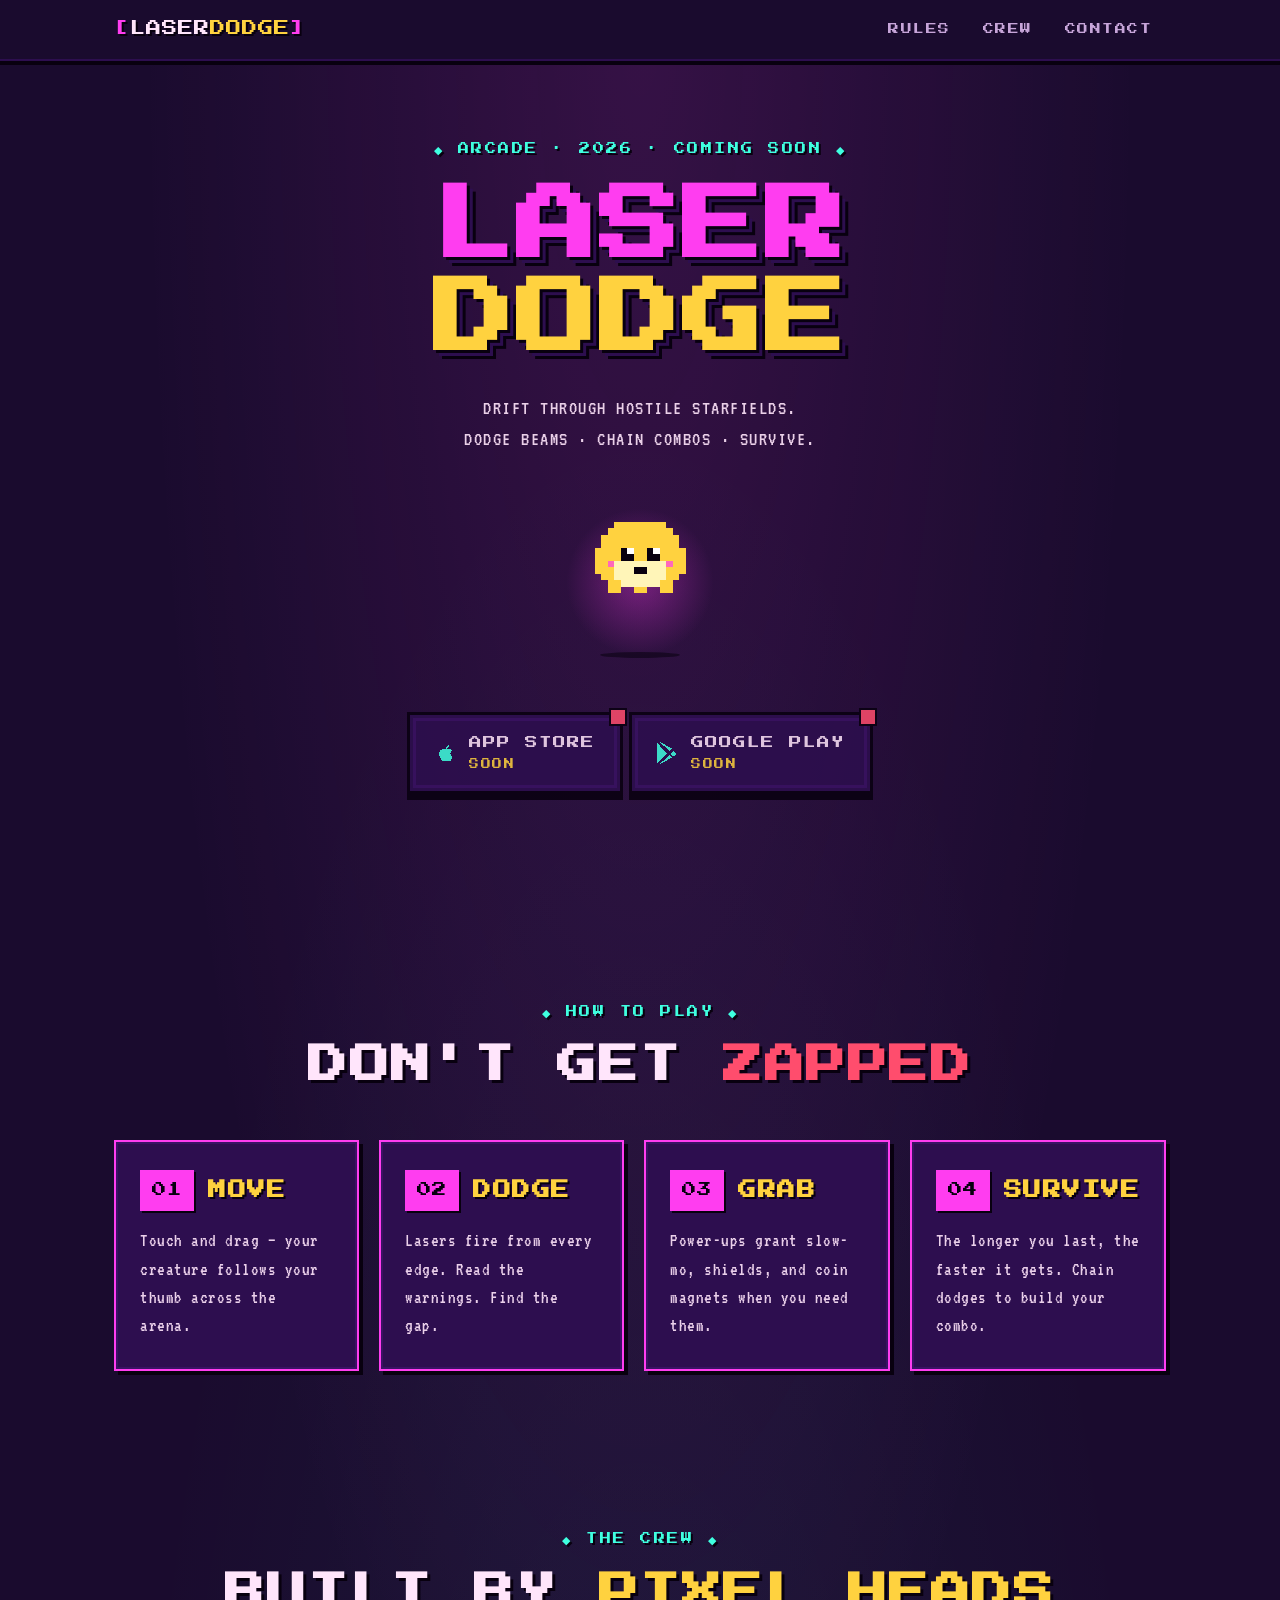
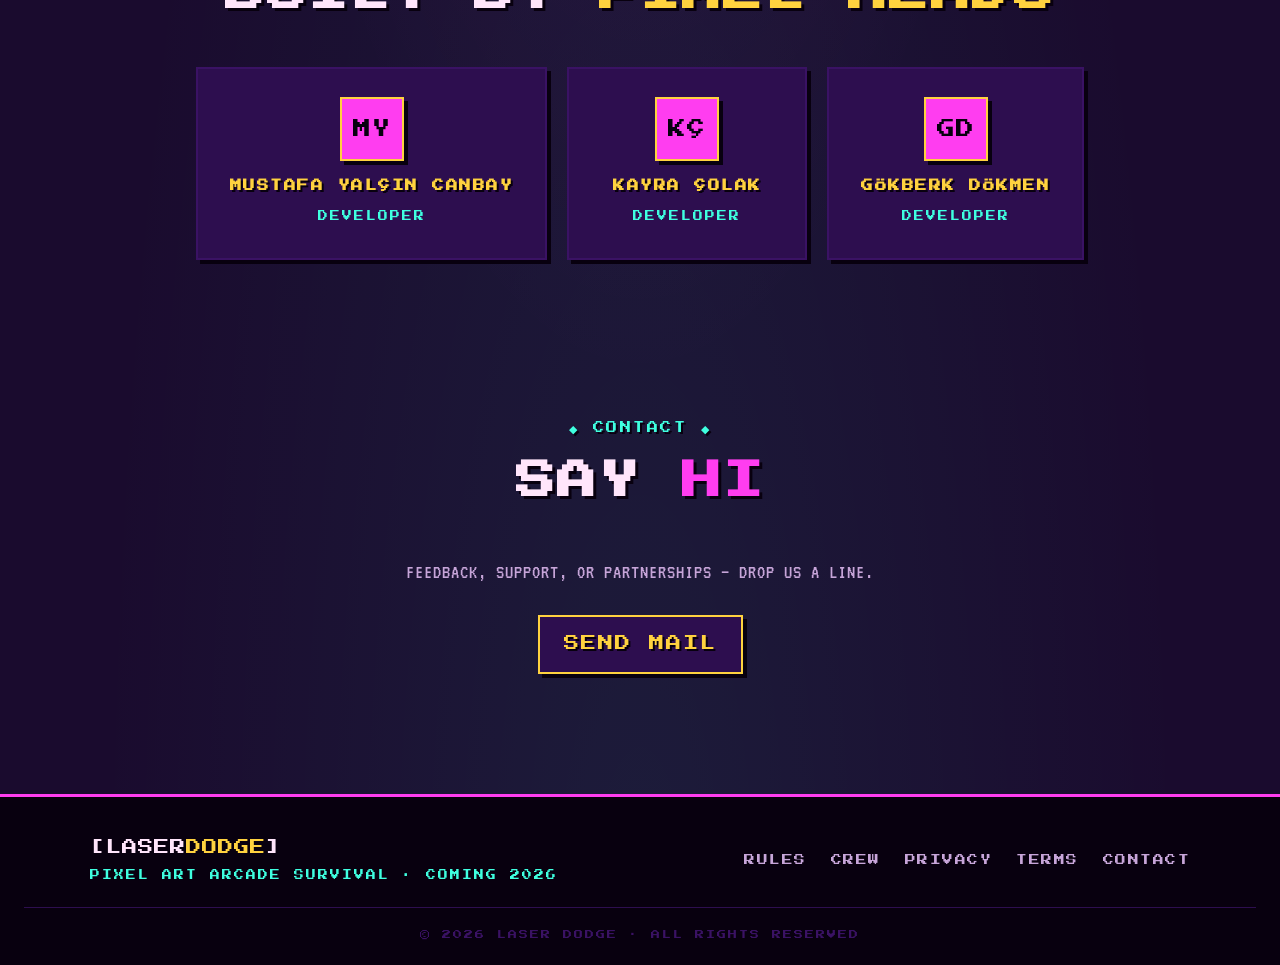
==== commit b3918eba: "Remove pro tip box, align How to Play cards, simplify contact button Drop the PRO TIP box from How t" ====
--- a/index.html
+++ b/index.html
@@ -107,11 +107,6 @@
       <p>The longer you last, the faster it gets. Chain dodges to build your combo.</p>
     </div>
   </div>
-
-  <div class="pro-tip">
-    <span class="tip-label">PRO TIP</span>
-    <span class="tip-text">CHAIN 5 DODGES IN A ROW FOR COMBO ×2</span>
-  </div>
 </section>
 
 <section class="team" id="crew">
@@ -141,7 +136,7 @@
   <div class="section-eyebrow">◆ CONTACT ◆</div>
   <h2 class="section-title">SAY <span class="accent">HI</span></h2>
   <p>Feedback, support, or partnerships — drop us a line.</p>
-  <a href="mailto:osenebusene.gky@gmail.com" class="contact-email">OSENEBUSENE.GKY@GMAIL.COM</a>
+  <a href="mailto:osenebusene.gky@gmail.com" class="contact-email">SEND MAIL</a>
 </section>
 
 <footer>
--- a/style.css
+++ b/style.css
@@ -343,9 +343,8 @@
 
 .rules-grid {
   display: grid;
-  grid-template-columns: repeat(auto-fit, minmax(260px, 1fr));
+  grid-template-columns: repeat(4, 1fr);
   gap: 20px;
-  margin-bottom: 40px;
 }
 
 .rule-card {
@@ -392,32 +391,6 @@
   opacity: 0.9;
 }
 
-.pro-tip {
-  display: flex;
-  align-items: center;
-  gap: 12px;
-  justify-content: center;
-  flex-wrap: wrap;
-  background: var(--warn);
-  color: var(--shadow);
-  padding: 16px 24px;
-  box-shadow: 4px 4px 0 var(--shadow);
-  margin: 0 auto;
-  max-width: 600px;
-}
-
-.tip-label {
-  font-family: var(--font-pixel);
-  font-size: 0.65rem;
-  letter-spacing: 1.5px;
-}
-
-.tip-text {
-  font-family: var(--font-pixel);
-  font-size: 0.6rem;
-  letter-spacing: 1.5px;
-}
-
 /* ==========================================================================
    TEAM SECTION
    ========================================================================== */
@@ -656,6 +629,10 @@
    RESPONSIVE
    ========================================================================== */
 
+@media (max-width: 960px) {
+  .rules-grid { grid-template-columns: repeat(2, 1fr); }
+}
+
 @media (max-width: 720px) {
   body { font-size: 16px; }
 
@@ -676,6 +653,7 @@
 }
 
 @media (max-width: 480px) {
+  .rules-grid { grid-template-columns: 1fr; }
   .title-line { text-shadow: 2px 2px 0 var(--shadow), 4px 4px 0 var(--bg2); }
   .creature-stage { width: 110px; height: 130px; }
   .creature { width: 100px; height: 100px; }
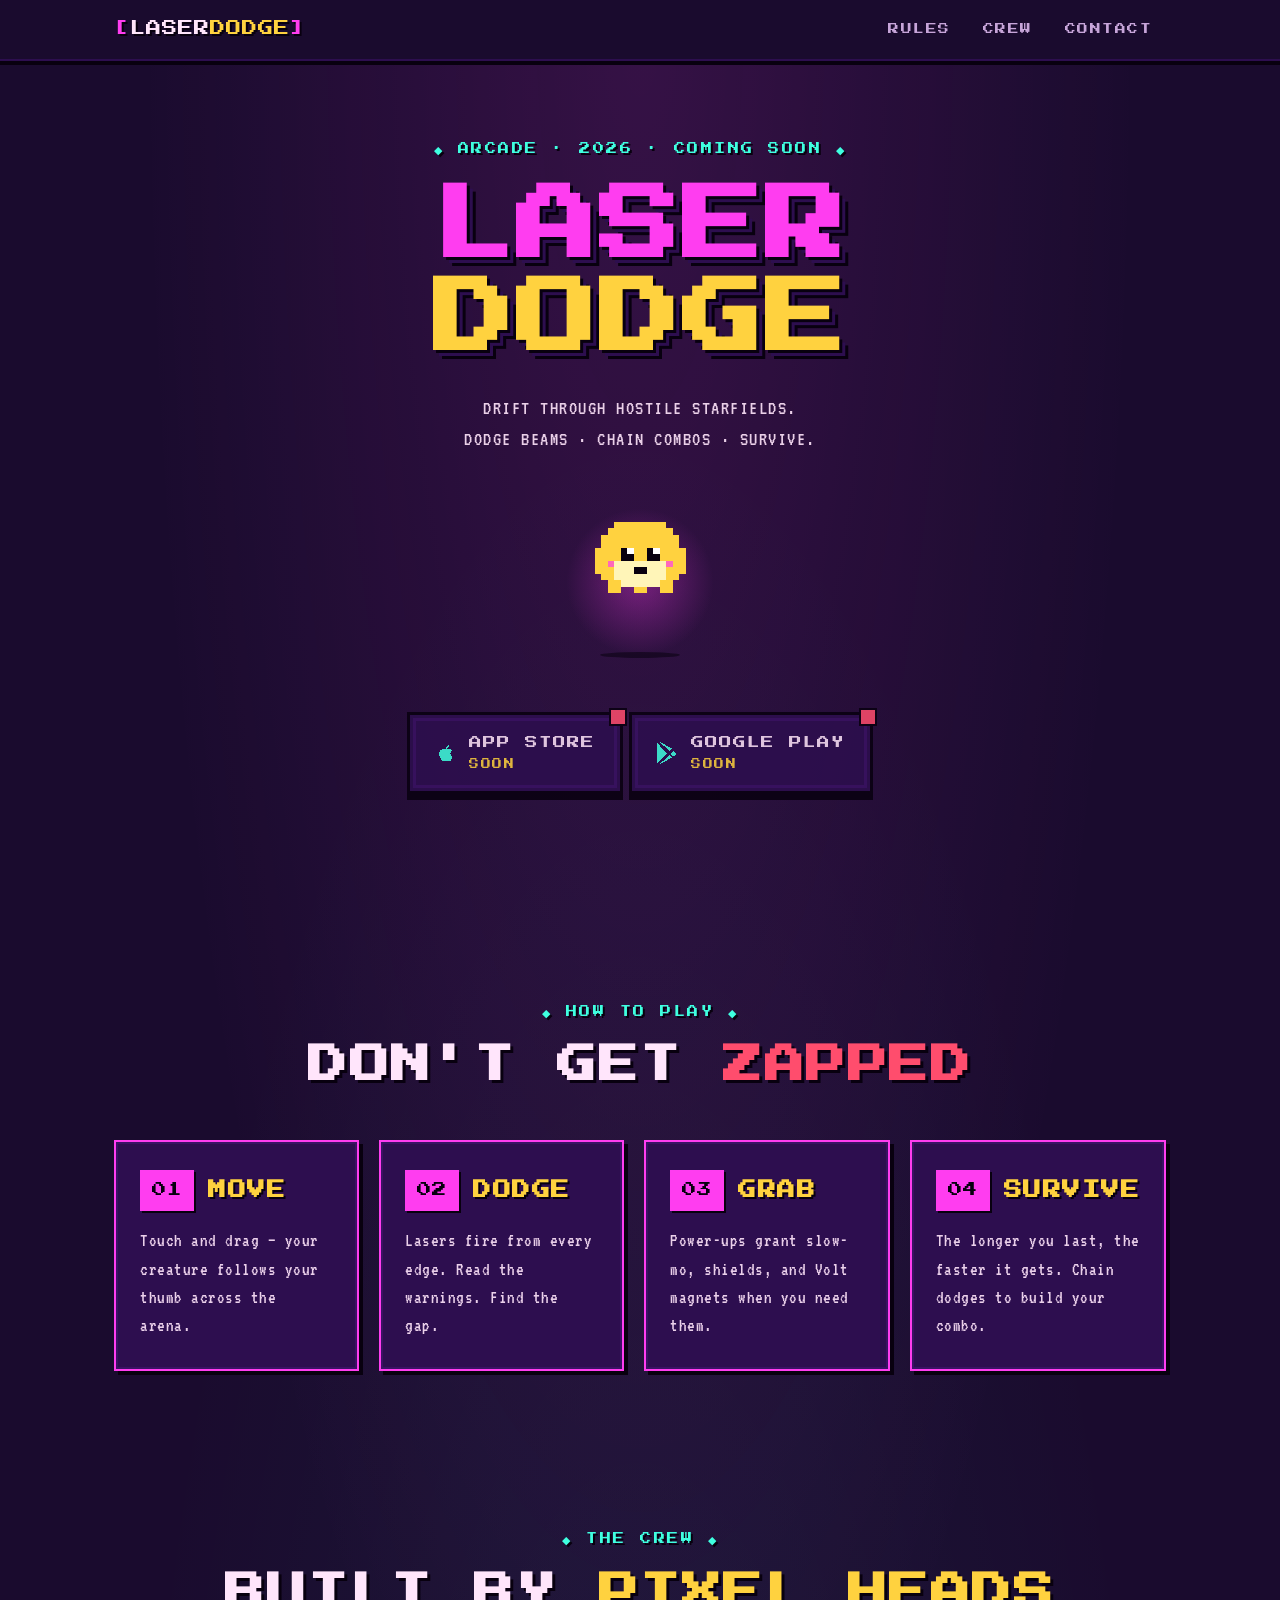
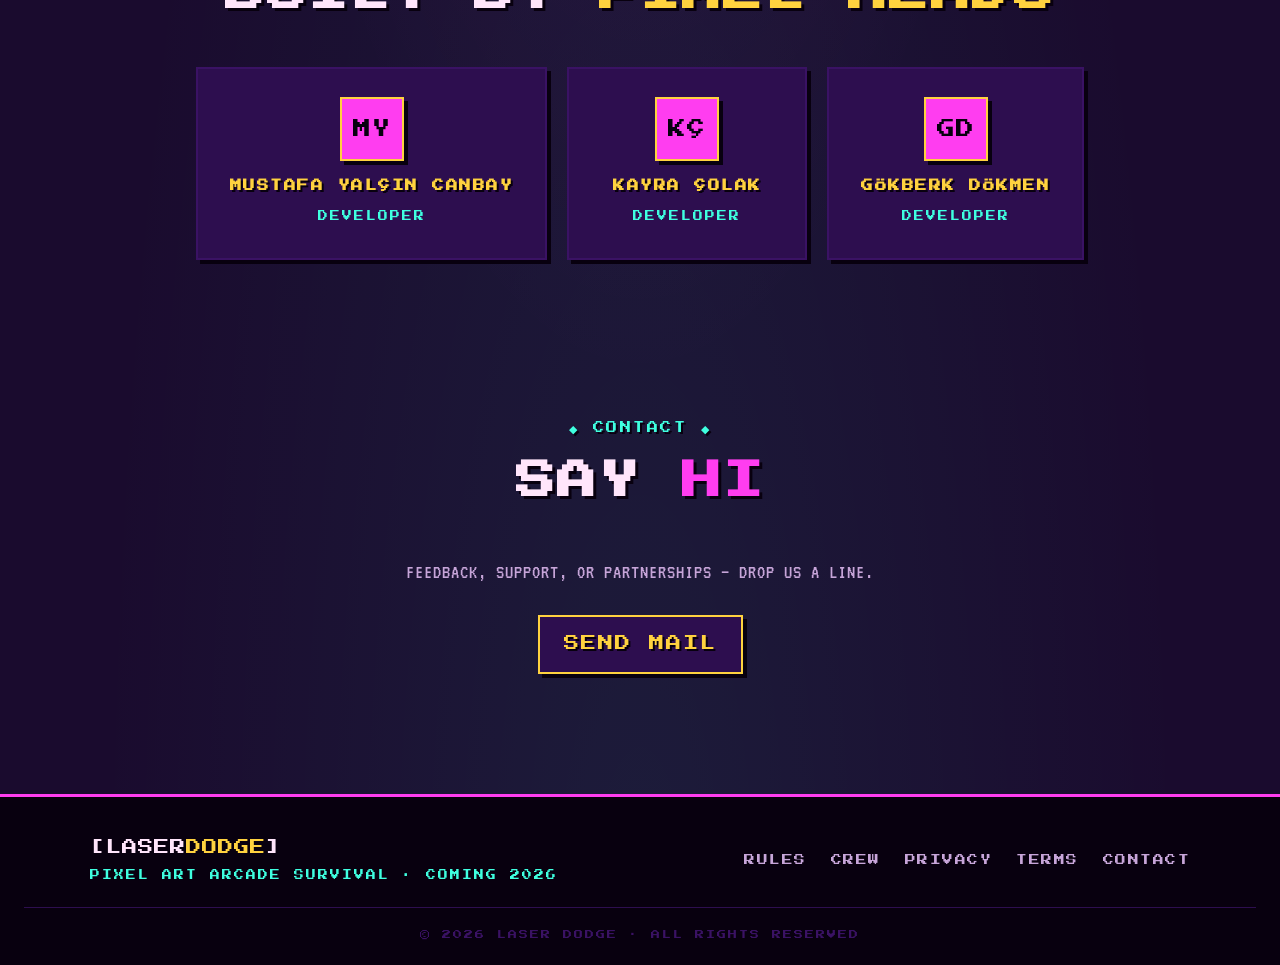
==== commit ecde6be7: "Rename in-app currency from coins to Volts across site Co-Authored-By: Claude Opus 4.8 <noreply@anth" ====
--- a/index.html
+++ b/index.html
@@ -96,7 +96,7 @@
         <span class="rule-num">03</span>
         <h3>GRAB</h3>
       </div>
-      <p>Power-ups grant slow-mo, shields, and coin magnets when you need them.</p>
+      <p>Power-ups grant slow-mo, shields, and Volt magnets when you need them.</p>
     </div>
 
     <div class="rule-card">
